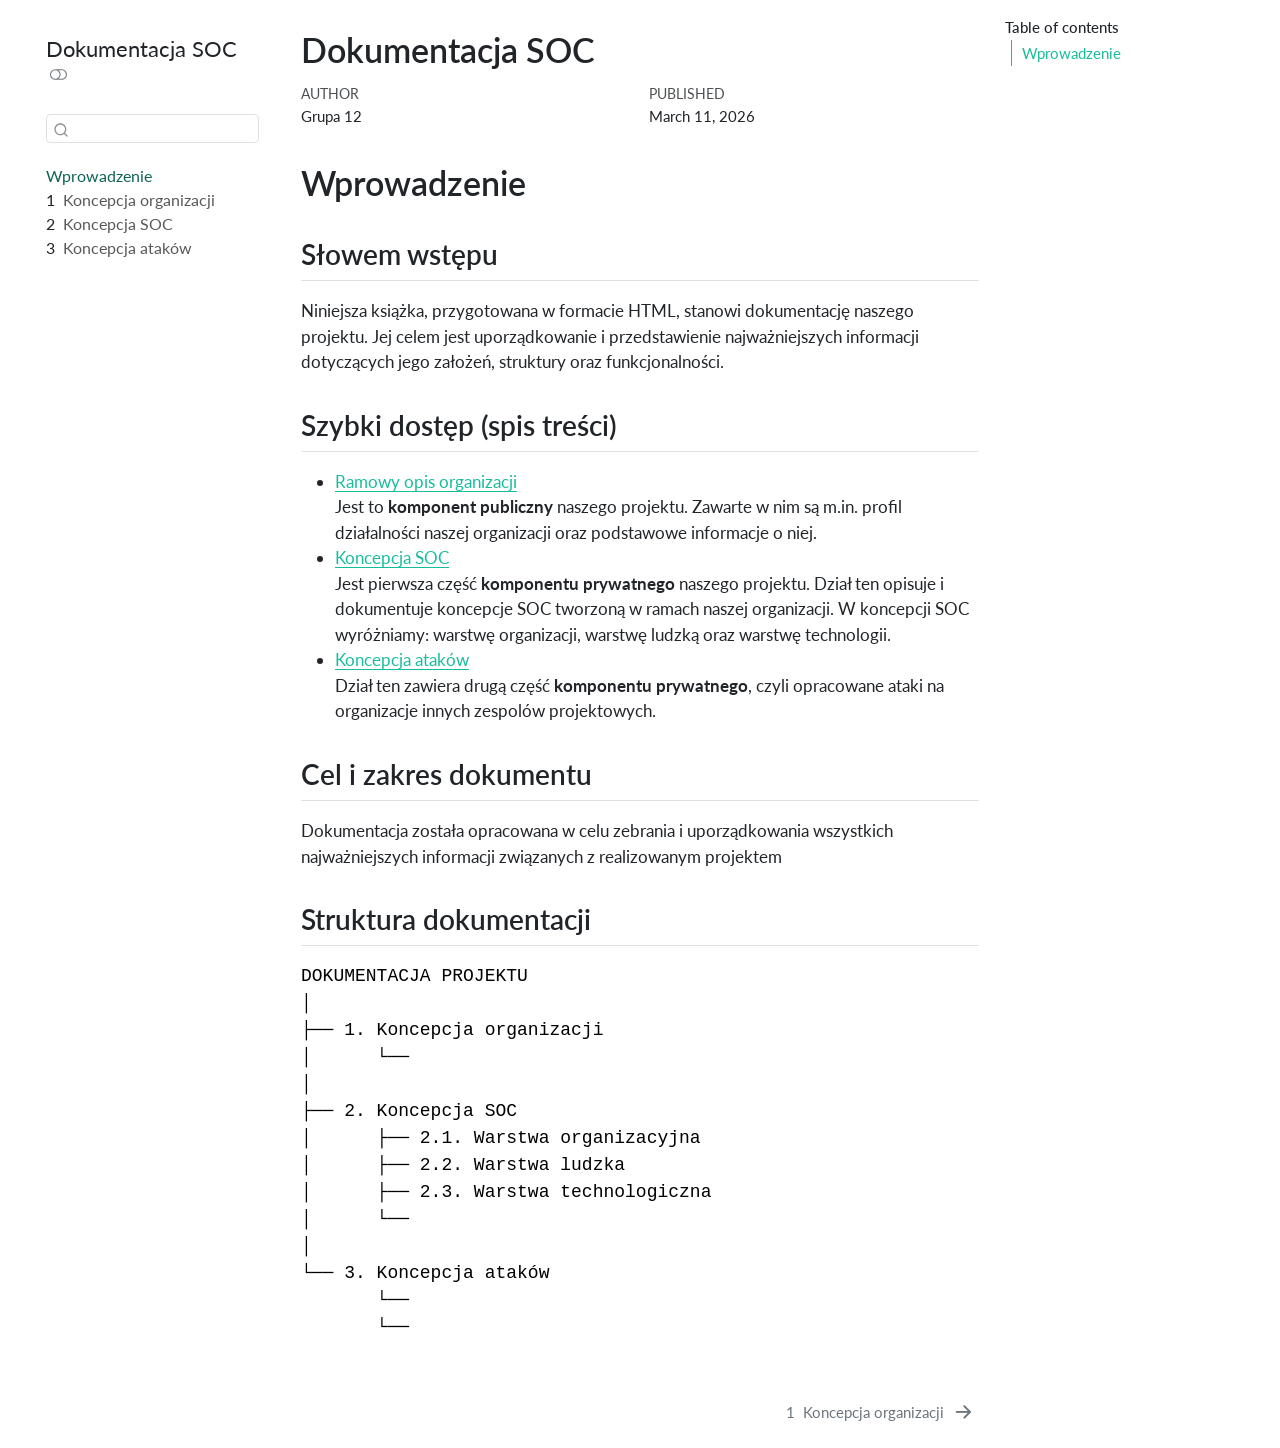
==== docs/index.html @ fb52c925 "Publish site to docs/" ====
<!DOCTYPE html>
<html xmlns="http://www.w3.org/1999/xhtml" lang="en" xml:lang="en"><head>

<meta charset="utf-8">
<meta name="generator" content="quarto-1.10.19">

<meta name="viewport" content="width=device-width, initial-scale=1.0, user-scalable=yes">

<meta name="author" content="Grupa 12">
<meta name="dcterms.date" content="2026-03-11">

<title>Dokumentacja SOC</title>
<style>
/* Default styles provided by pandoc.
** See https://pandoc.org/MANUAL.html#variables-for-html for config info.
*/
span.smallcaps{font-variant: small-caps;}
div.columns{display: flex; gap: 1.5em;}
div.column{flex: auto;}
@media screen {
div.columns{gap: min(4vw, 1.5em);}
div.column{overflow-x: auto;}
}
div.hanging-indent{margin-left: 1.5em; text-indent: -1.5em;}
ul.task-list{list-style: none;}
ul.task-list li input[type="checkbox"] {
  width: 0.8em;
  margin: 0 0.8em 0.2em -1em; /* quarto-specific, see https://github.com/quarto-dev/quarto-cli/issues/4556 */ 
  vertical-align: middle;
}
</style>


<script src="site_libs/quarto-nav/quarto-nav.js"></script>
<script src="site_libs/quarto-nav/headroom.min.js"></script>
<script src="site_libs/clipboard/clipboard.min.js"></script>
<script src="site_libs/quarto-search/autocomplete.umd.js"></script>
<script src="site_libs/quarto-search/fuse.min.js"></script>
<script src="site_libs/quarto-search/quarto-search.js"></script>
<meta name="quarto:offset" content="./">
<link href="./publiczny.html" rel="next">
<script src="site_libs/quarto-html/quarto.js" type="module"></script>
<script src="site_libs/quarto-html/tabsets/tabsets.js" type="module"></script>
<script src="site_libs/quarto-html/popper.min.js"></script>
<script src="site_libs/quarto-html/tippy.umd.min.js"></script>
<script src="site_libs/quarto-html/anchor.min.js"></script>
<link href="site_libs/quarto-html/tippy.css" rel="stylesheet">
<link href="site_libs/quarto-html/quarto-syntax-highlighting-bf27225e3a48a9273f3daa8f8e829971.css" rel="stylesheet" class="quarto-color-scheme" id="quarto-text-highlighting-styles">
<link href="site_libs/quarto-html/quarto-syntax-highlighting-dark-b626d73c4c936ccc3cb08be7d45d1df6.css" rel="stylesheet" class="quarto-color-scheme quarto-color-alternate" id="quarto-text-highlighting-styles">
<link href="site_libs/quarto-html/quarto-syntax-highlighting-bf27225e3a48a9273f3daa8f8e829971.css" rel="stylesheet" class="quarto-color-scheme-extra" id="quarto-text-highlighting-styles">
<script src="site_libs/bootstrap/bootstrap.min.js"></script>
<link href="site_libs/bootstrap/bootstrap-icons.css" rel="stylesheet">
<link href="site_libs/bootstrap/bootstrap-f07248834697d125d844cdaf4174b45d.min.css" rel="stylesheet" append-hash="true" class="quarto-color-scheme" id="quarto-bootstrap" data-mode="light">
<link href="site_libs/bootstrap/bootstrap-dark-a64f2b92d8b4b45ab5f5d9261e8b8c9d.min.css" rel="stylesheet" append-hash="true" class="quarto-color-scheme quarto-color-alternate" id="quarto-bootstrap" data-mode="dark">
<link href="site_libs/bootstrap/bootstrap-f07248834697d125d844cdaf4174b45d.min.css" rel="stylesheet" append-hash="true" class="quarto-color-scheme-extra" id="quarto-bootstrap" data-mode="light">
<script id="quarto-search-options" type="application/json">{
  "location": "sidebar",
  "copy-button": false,
  "collapse-after": 3,
  "panel-placement": "start",
  "type": "textbox",
  "limit": 50,
  "keyboard-shortcut": [
    "f",
    "/",
    "s"
  ],
  "show-item-context": false,
  "language": {
    "search-no-results-text": "No results",
    "search-matching-documents-text": "matching documents",
    "search-copy-link-title": "Copy link to search",
    "search-hide-matches-text": "Hide additional matches",
    "search-more-match-text": "more match in this document",
    "search-more-matches-text": "more matches in this document",
    "search-clear-button-title": "Clear",
    "search-text-placeholder": "",
    "search-detached-cancel-button-title": "Cancel",
    "search-submit-button-title": "Submit",
    "search-label": "Search"
  }
}</script>


</head>

<body class="nav-sidebar floating quarto-light"><script id="quarto-html-before-body" type="application/javascript">
    const toggleBodyColorMode = (bsSheetEl) => {
      const mode = bsSheetEl.getAttribute("data-mode");
      const bodyEl = window.document.querySelector("body");
      if (mode === "dark") {
        bodyEl.classList.add("quarto-dark");
        bodyEl.classList.remove("quarto-light");
      } else {
        bodyEl.classList.add("quarto-light");
        bodyEl.classList.remove("quarto-dark");
      }
    }
    const toggleBodyColorPrimary = () => {
      const bsSheetEl = window.document.querySelector("link#quarto-bootstrap:not([rel=disabled-stylesheet])");
      if (bsSheetEl) {
        toggleBodyColorMode(bsSheetEl);
      }
    }
    const setColorSchemeToggle = (alternate) => {
      const toggles = window.document.querySelectorAll('.quarto-color-scheme-toggle');
      for (let i=0; i < toggles.length; i++) {
        const toggle = toggles[i];
        if (toggle) {
          if (alternate) {
            toggle.classList.add("alternate");
          } else {
            toggle.classList.remove("alternate");
          }
        }
      }
    };
    const toggleColorMode = (alternate) => {
      // Switch the stylesheets
      const primaryStylesheets = window.document.querySelectorAll('link.quarto-color-scheme:not(.quarto-color-alternate)');
      const alternateStylesheets = window.document.querySelectorAll('link.quarto-color-scheme.quarto-color-alternate');
      manageTransitions('#quarto-margin-sidebar .nav-link', false);
      if (alternate) {
        // note: dark is layered on light, we don't disable primary!
        enableStylesheet(alternateStylesheets);
        for (const sheetNode of alternateStylesheets) {
          if (sheetNode.id === "quarto-bootstrap") {
            toggleBodyColorMode(sheetNode);
          }
        }
      } else {
        disableStylesheet(alternateStylesheets);
        enableStylesheet(primaryStylesheets)
        toggleBodyColorPrimary();
      }
      manageTransitions('#quarto-margin-sidebar .nav-link', true);
      // Switch the toggles
      setColorSchemeToggle(alternate)
      // Hack to workaround the fact that safari doesn't
      // properly recolor the scrollbar when toggling (#1455)
      if (navigator.userAgent.indexOf('Safari') > 0 && navigator.userAgent.indexOf('Chrome') == -1) {
        manageTransitions("body", false);
        window.scrollTo(0, 1);
        setTimeout(() => {
          window.scrollTo(0, 0);
          manageTransitions("body", true);
        }, 40);
      }
    }
    const disableStylesheet = (stylesheets) => {
      for (let i=0; i < stylesheets.length; i++) {
        const stylesheet = stylesheets[i];
        stylesheet.rel = 'disabled-stylesheet';
      }
    }
    const enableStylesheet = (stylesheets) => {
      for (let i=0; i < stylesheets.length; i++) {
        const stylesheet = stylesheets[i];
        if(stylesheet.rel !== 'stylesheet') { // for Chrome, which will still FOUC without this check
          stylesheet.rel = 'stylesheet';
        }
      }
    }
    const manageTransitions = (selector, allowTransitions) => {
      const els = window.document.querySelectorAll(selector);
      for (let i=0; i < els.length; i++) {
        const el = els[i];
        if (allowTransitions) {
          el.classList.remove('notransition');
        } else {
          el.classList.add('notransition');
        }
      }
    }
    const isFileUrl = () => {
      return window.location.protocol === 'file:';
    }
    const hasAlternateSentinel = () => {
      let styleSentinel = getColorSchemeSentinel();
      if (styleSentinel !== null) {
        return styleSentinel === "alternate";
      } else {
        return false;
      }
    }
    const setStyleSentinel = (alternate) => {
      const value = alternate ? "alternate" : "default";
      if (!isFileUrl()) {
        window.localStorage.setItem("quarto-color-scheme", value);
      } else {
        localAlternateSentinel = value;
      }
    }
    const getColorSchemeSentinel = () => {
      if (!isFileUrl()) {
        const storageValue = window.localStorage.getItem("quarto-color-scheme");
        return storageValue != null ? storageValue : localAlternateSentinel;
      } else {
        return localAlternateSentinel;
      }
    }
    const toggleGiscusIfUsed = (isAlternate, darkModeDefault) => {
      const baseTheme = document.querySelector('#giscus-base-theme')?.value ?? 'light';
      const alternateTheme = document.querySelector('#giscus-alt-theme')?.value ?? 'dark';
      let newTheme = '';
      if(authorPrefersDark) {
        newTheme = isAlternate ? baseTheme : alternateTheme;
      } else {
        newTheme = isAlternate ? alternateTheme : baseTheme;
      }
      const changeGiscusTheme = () => {
        // From: https://github.com/giscus/giscus/issues/336
        const sendMessage = (message) => {
          const iframe = document.querySelector('iframe.giscus-frame');
          if (!iframe) return;
          iframe.contentWindow.postMessage({ giscus: message }, 'https://giscus.app');
        }
        sendMessage({
          setConfig: {
            theme: newTheme
          }
        });
      }
      const isGiscussLoaded = window.document.querySelector('iframe.giscus-frame') !== null;
      if (isGiscussLoaded) {
        changeGiscusTheme();
      }
    };
    const authorPrefersDark = false;
    const darkModeDefault = authorPrefersDark;
      document.querySelector('link#quarto-text-highlighting-styles.quarto-color-scheme-extra').rel = 'disabled-stylesheet';
      document.querySelector('link#quarto-bootstrap.quarto-color-scheme-extra').rel = 'disabled-stylesheet';
    let localAlternateSentinel = darkModeDefault ? 'alternate' : 'default';
    // Dark / light mode switch
    window.quartoToggleColorScheme = () => {
      // Read the current dark / light value
      let toAlternate = !hasAlternateSentinel();
      toggleColorMode(toAlternate);
      setStyleSentinel(toAlternate);
      toggleGiscusIfUsed(toAlternate, darkModeDefault);
      window.dispatchEvent(new Event('resize'));
    };
    // Switch to dark mode if need be
    if (hasAlternateSentinel()) {
      toggleColorMode(true);
    } else {
      toggleColorMode(false);
    }
  </script>

<div id="quarto-search-results"></div>
  <header id="quarto-header" class="headroom fixed-top">
  <nav class="quarto-secondary-nav">
    <div class="container-fluid d-flex">
      <button type="button" class="quarto-btn-toggle btn" data-bs-toggle="collapse" role="button" data-bs-target=".quarto-sidebar-collapse-item" aria-controls="quarto-sidebar" aria-expanded="false" aria-label="Toggle sidebar navigation" onclick="if (window.quartoToggleHeadroom) { window.quartoToggleHeadroom(); }">
        <i class="bi bi-layout-text-sidebar-reverse"></i>
      </button>
        <nav class="quarto-page-breadcrumbs" aria-label="breadcrumb"><ol class="breadcrumb"><li class="breadcrumb-item"><a href="./index.html">Wprowadzenie</a></li></ol></nav>
        <a class="flex-grow-1" role="navigation" data-bs-toggle="collapse" data-bs-target=".quarto-sidebar-collapse-item" aria-controls="quarto-sidebar" aria-expanded="false" aria-label="Toggle sidebar navigation" onclick="if (window.quartoToggleHeadroom) { window.quartoToggleHeadroom(); }">      
        </a>
      <button type="button" class="btn quarto-search-button" aria-label="Search" onclick="window.quartoOpenSearch();">
        <i class="bi bi-search"></i>
      </button>
    </div>
  </nav>
</header>
<!-- content -->
<div id="quarto-content" class="quarto-container page-columns page-rows-contents page-layout-article">
<!-- sidebar -->
  <nav id="quarto-sidebar" class="sidebar collapse collapse-horizontal quarto-sidebar-collapse-item sidebar-navigation floating overflow-auto">
    <div class="pt-lg-2 mt-2 text-left sidebar-header">
    <div class="sidebar-title mb-0 py-0">
      <a href="./">Dokumentacja SOC</a> 
        <div class="sidebar-tools-main">
  <a href="" class="quarto-color-scheme-toggle quarto-navigation-tool  px-1" onclick="window.quartoToggleColorScheme(); return false;" title="Toggle dark mode"><i class="bi"></i></a>
</div>
    </div>
      </div>
        <div class="mt-2 flex-shrink-0 align-items-center">
        <div class="sidebar-search">
        <div id="quarto-search" class="" title="Search"></div>
        </div>
        </div>
    <div class="sidebar-menu-container"> 
    <ul class="list-unstyled mt-1">
        <li class="sidebar-item">
  <div class="sidebar-item-container"> 
  <a href="./index.html" class="sidebar-item-text sidebar-link active">
 <span class="menu-text">Wprowadzenie</span></a>
  </div>
</li>
        <li class="sidebar-item">
  <div class="sidebar-item-container"> 
  <a href="./publiczny.html" class="sidebar-item-text sidebar-link">
 <span class="menu-text"><span class="chapter-number">1</span>&nbsp; <span class="chapter-title">Koncepcja organizacji</span></span></a>
  </div>
</li>
        <li class="sidebar-item">
  <div class="sidebar-item-container"> 
  <a href="./soc.html" class="sidebar-item-text sidebar-link">
 <span class="menu-text"><span class="chapter-number">2</span>&nbsp; <span class="chapter-title">Koncepcja SOC</span></span></a>
  </div>
</li>
        <li class="sidebar-item">
  <div class="sidebar-item-container"> 
  <a href="./atak.html" class="sidebar-item-text sidebar-link">
 <span class="menu-text"><span class="chapter-number">3</span>&nbsp; <span class="chapter-title">Koncepcja ataków</span></span></a>
  </div>
</li>
    </ul>
    </div>
</nav>
<div id="quarto-sidebar-glass" class="quarto-sidebar-collapse-item" data-bs-toggle="collapse" data-bs-target=".quarto-sidebar-collapse-item"></div>
<!-- margin-sidebar -->
    <div id="quarto-margin-sidebar" class="sidebar margin-sidebar">
        <nav id="TOC" role="doc-toc" class="toc-active">
    <h2 id="toc-title">Table of contents</h2>
   
  <ul>
  <li><a href="#wprowadzenie" id="toc-wprowadzenie" class="nav-link active" data-scroll-target="#wprowadzenie">Wprowadzenie</a>
  <ul class="collapse">
  <li><a href="#słowem-wstępu" id="toc-słowem-wstępu" class="nav-link" data-scroll-target="#słowem-wstępu">Słowem wstępu</a></li>
  <li><a href="#szybki-dostęp-spis-treści" id="toc-szybki-dostęp-spis-treści" class="nav-link" data-scroll-target="#szybki-dostęp-spis-treści">Szybki dostęp (spis treści)</a></li>
  <li><a href="#cel-i-zakres-dokumentu" id="toc-cel-i-zakres-dokumentu" class="nav-link" data-scroll-target="#cel-i-zakres-dokumentu">Cel i zakres dokumentu</a></li>
  <li><a href="#struktura-dokumentacji" id="toc-struktura-dokumentacji" class="nav-link" data-scroll-target="#struktura-dokumentacji">Struktura dokumentacji</a></li>
  </ul></li>
  </ul>
</nav>
    </div>
<!-- main -->
<main class="content" id="quarto-document-content">


<header id="title-block-header" class="quarto-title-block default">
<div class="quarto-title">
<h1 class="title">Dokumentacja SOC</h1>
</div>



<div class="quarto-title-meta">

    <div>
    <div class="quarto-title-meta-heading">Author</div>
    <div class="quarto-title-meta-contents">
             <p>Grupa 12 </p>
          </div>
  </div>
    
    <div>
    <div class="quarto-title-meta-heading">Published</div>
    <div class="quarto-title-meta-contents">
      <p class="date">March 11, 2026</p>
    </div>
  </div>
  
    
  </div>
  


</header>


<section id="wprowadzenie" class="level1 unnumbered">
<h1 class="unnumbered">Wprowadzenie</h1>
<section id="słowem-wstępu" class="level2">
<h2 class="anchored" data-anchor-id="słowem-wstępu">Słowem wstępu</h2>
<p>Niniejsza książka, przygotowana w formacie HTML, stanowi dokumentację naszego projektu. Jej celem jest uporządkowanie i przedstawienie najważniejszych informacji dotyczących jego założeń, struktury oraz funkcjonalności.</p>
</section>
<section id="szybki-dostęp-spis-treści" class="level2">
<h2 class="anchored" data-anchor-id="szybki-dostęp-spis-treści">Szybki dostęp (spis treści)</h2>
<ul>
<li><a href="./publiczny.html">Ramowy opis organizacji</a> <br> Jest to <strong>komponent publiczny</strong> naszego projektu. Zawarte w nim są m.in. profil działalności naszej organizacji oraz podstawowe informacje o niej.</li>
<li><a href="./soc.html">Koncepcja SOC</a><br> Jest pierwsza część <strong>komponentu prywatnego</strong> naszego projektu. Dział ten opisuje i dokumentuje koncepcje SOC tworzoną w ramach naszej organizacji. W koncepcji SOC wyróżniamy: warstwę organizacji, warstwę ludzką oraz warstwę technologii.</li>
<li><a href="./atak.html">Koncepcja ataków</a><br> Dział ten zawiera drugą część <strong>komponentu prywatnego</strong>, czyli opracowane ataki na organizacje innych zespolów projektowych.</li>
</ul>
</section>
<section id="cel-i-zakres-dokumentu" class="level2">
<h2 class="anchored" data-anchor-id="cel-i-zakres-dokumentu">Cel i zakres dokumentu</h2>
<p>Dokumentacja została opracowana w celu zebrania i uporządkowania wszystkich najważniejszych informacji związanych z realizowanym projektem</p>
</section>
<section id="struktura-dokumentacji" class="level2">
<h2 class="anchored" data-anchor-id="struktura-dokumentacji">Struktura dokumentacji</h2>
<pre style="font-size: 18px;">DOKUMENTACJA PROJEKTU 
│
├── 1. Koncepcja organizacji
│      └──
│
├── 2. Koncepcja SOC
│      ├── 2.1. Warstwa organizacyjna
│      ├── 2.2. Warstwa ludzka
│      ├── 2.3. Warstwa technologiczna
│      └── 
│
└── 3. Koncepcja ataków
       └──
       └──
</pre>


</section>
</section>

</main> <!-- /main -->
<script id="quarto-html-after-body" type="application/javascript">
  window.document.addEventListener("DOMContentLoaded", function (event) {
    // Ensure there is a toggle, if there isn't float one in the top right
    if (window.document.querySelector('.quarto-color-scheme-toggle') === null) {
      const a = window.document.createElement('a');
      a.classList.add('top-right');
      a.classList.add('quarto-color-scheme-toggle');
      a.href = "";
      a.onclick = function() { try { window.quartoToggleColorScheme(); } catch {} return false; };
      const i = window.document.createElement("i");
      i.classList.add('bi');
      a.appendChild(i);
      window.document.body.appendChild(a);
    }
    setColorSchemeToggle(hasAlternateSentinel())
    const icon = "";
    const anchorJS = new window.AnchorJS();
    anchorJS.options = {
      placement: 'right',
      icon: icon
    };
    anchorJS.add('.anchored');
    const isCodeAnnotation = (el) => {
      for (const clz of el.classList) {
        if (clz.startsWith('code-annotation-')) {                     
          return true;
        }
      }
      return false;
    }
    const onCopySuccess = function(e) {
      // button target
      const button = e.trigger;
      // don't keep focus
      button.blur();
      // flash "checked"
      button.classList.add('code-copy-button-checked');
      var currentTitle = button.getAttribute("title");
      button.setAttribute("title", "Copied!");
      let tooltip;
      if (window.bootstrap) {
        button.setAttribute("data-bs-toggle", "tooltip");
        button.setAttribute("data-bs-placement", "left");
        button.setAttribute("data-bs-title", "Copied!");
        tooltip = new bootstrap.Tooltip(button, 
          { trigger: "manual", 
            customClass: "code-copy-button-tooltip",
            offset: [0, -8]});
        tooltip.show();    
      }
      setTimeout(function() {
        if (tooltip) {
          tooltip.hide();
          button.removeAttribute("data-bs-title");
          button.removeAttribute("data-bs-toggle");
          button.removeAttribute("data-bs-placement");
        }
        button.setAttribute("title", currentTitle);
        button.classList.remove('code-copy-button-checked');
      }, 1000);
      // clear code selection
      e.clearSelection();
    }
    const getTextToCopy = function(trigger) {
      const outerScaffold = trigger.parentElement.cloneNode(true);
      const codeEl = outerScaffold.querySelector('code');
      for (const childEl of codeEl.children) {
        if (isCodeAnnotation(childEl)) {
          childEl.remove();
        }
      }
      return codeEl.innerText;
    }
    const clipboard = new window.ClipboardJS('.code-copy-button:not([data-in-quarto-modal])', {
      text: getTextToCopy
    });
    clipboard.on('success', onCopySuccess);
    if (window.document.getElementById('quarto-embedded-source-code-modal')) {
      const clipboardModal = new window.ClipboardJS('.code-copy-button[data-in-quarto-modal]', {
        text: getTextToCopy,
        container: window.document.getElementById('quarto-embedded-source-code-modal')
      });
      clipboardModal.on('success', onCopySuccess);
    }
      var localhostRegex = new RegExp(/^(?:http|https):\/\/localhost\:?[0-9]*\//);
      var mailtoRegex = new RegExp(/^mailto:/);
        var filterRegex = new RegExp('/' + window.location.host + '/');
      var isInternal = (href) => {
          return filterRegex.test(href) || localhostRegex.test(href) || mailtoRegex.test(href);
      }
      // Inspect non-navigation links and adorn them if external
     var links = window.document.querySelectorAll('a[href]:not(.nav-link):not(.navbar-brand):not(.toc-action):not(.sidebar-link):not(.sidebar-item-toggle):not(.pagination-link):not(.no-external):not([aria-hidden]):not(.dropdown-item):not(.quarto-navigation-tool):not(.about-link)');
      for (var i=0; i<links.length; i++) {
        const link = links[i];
        if (!isInternal(link.href)) {
          // undo the damage that might have been done by quarto-nav.js in the case of
          // links that we want to consider external
          if (link.dataset.originalHref !== undefined) {
            link.href = link.dataset.originalHref;
          }
        }
      }
    function tippyHover(el, contentFn, onTriggerFn, onUntriggerFn) {
      const config = {
        allowHTML: true,
        maxWidth: 500,
        delay: 100,
        arrow: false,
        appendTo: function(el) {
            return el.parentElement;
        },
        interactive: true,
        interactiveBorder: 10,
        theme: 'quarto',
        placement: 'bottom-start',
      };
      if (contentFn) {
        config.content = contentFn;
      }
      if (onTriggerFn) {
        config.onTrigger = onTriggerFn;
      }
      if (onUntriggerFn) {
        config.onUntrigger = onUntriggerFn;
      }
      window.tippy(el, config); 
    }
    const noterefs = window.document.querySelectorAll('a[role="doc-noteref"]');
    for (var i=0; i<noterefs.length; i++) {
      const ref = noterefs[i];
      tippyHover(ref, function() {
        // use id or data attribute instead here
        let href = ref.getAttribute('data-footnote-href') || ref.getAttribute('href');
        try { href = new URL(href).hash; } catch {}
        const id = href.replace(/^#\/?/, "");
        const note = window.document.getElementById(id);
        if (note) {
          return note.innerHTML;
        } else {
          return "";
        }
      });
    }
    const xrefs = window.document.querySelectorAll('a.quarto-xref');
    const processXRef = (id, note) => {
      // Strip column container classes
      const stripColumnClz = (el) => {
        el.classList.remove("page-full", "page-columns");
        if (el.children) {
          for (const child of el.children) {
            stripColumnClz(child);
          }
        }
      }
      stripColumnClz(note)
      if (id === null || id.startsWith('sec-')) {
        // Special case sections, only their first couple elements
        const container = document.createElement("div");
        if (note.children && note.children.length > 2) {
          container.appendChild(note.children[0].cloneNode(true));
          for (let i = 1; i < note.children.length; i++) {
            const child = note.children[i];
            if (child.tagName === "P" && child.innerText === "") {
              continue;
            } else {
              container.appendChild(child.cloneNode(true));
              break;
            }
          }
          if (window.Quarto?.typesetMath) {
            window.Quarto.typesetMath(container);
          }
          return container.innerHTML
        } else {
          if (window.Quarto?.typesetMath) {
            window.Quarto.typesetMath(note);
          }
          return note.innerHTML;
        }
      } else {
        // Remove any anchor links if they are present
        const anchorLink = note.querySelector('a.anchorjs-link');
        if (anchorLink) {
          anchorLink.remove();
        }
        if (window.Quarto?.typesetMath) {
          window.Quarto.typesetMath(note);
        }
        if (note.classList.contains("callout")) {
          return note.outerHTML;
        } else {
          return note.innerHTML;
        }
      }
    }
    for (var i=0; i<xrefs.length; i++) {
      const xref = xrefs[i];
      tippyHover(xref, undefined, function(instance) {
        instance.disable();
        let url = xref.getAttribute('href');
        let hash = undefined; 
        if (url.startsWith('#')) {
          hash = url;
        } else {
          try { hash = new URL(url).hash; } catch {}
        }
        if (hash) {
          const id = hash.replace(/^#\/?/, "");
          const note = window.document.getElementById(id);
          if (note !== null) {
            try {
              const html = processXRef(id, note.cloneNode(true));
              instance.setContent(html);
            } finally {
              instance.enable();
              instance.show();
            }
          } else {
            // See if we can fetch this
            fetch(url.split('#')[0])
            .then(res => res.text())
            .then(html => {
              const parser = new DOMParser();
              const htmlDoc = parser.parseFromString(html, "text/html");
              const note = htmlDoc.getElementById(id);
              if (note !== null) {
                const html = processXRef(id, note);
                instance.setContent(html);
              } 
            }).finally(() => {
              instance.enable();
              instance.show();
            });
          }
        } else {
          // See if we can fetch a full url (with no hash to target)
          // This is a special case and we should probably do some content thinning / targeting
          fetch(url)
          .then(res => res.text())
          .then(html => {
            const parser = new DOMParser();
            const htmlDoc = parser.parseFromString(html, "text/html");
            const note = htmlDoc.querySelector('main.content');
            if (note !== null) {
              // This should only happen for chapter cross references
              // (since there is no id in the URL)
              // remove the first header
              if (note.children.length > 0 && note.children[0].tagName === "HEADER") {
                note.children[0].remove();
              }
              const html = processXRef(null, note);
              instance.setContent(html);
            } 
          }).finally(() => {
            instance.enable();
            instance.show();
          });
        }
      }, function(instance) {
      });
    }
        let selectedAnnoteEl;
        const selectorForAnnotation = ( cell, annotation) => {
          let cellAttr = 'data-code-cell="' + cell + '"';
          let lineAttr = 'data-code-annotation="' +  annotation + '"';
          const selector = 'span[' + cellAttr + '][' + lineAttr + ']';
          return selector;
        }
        const selectCodeLines = (annoteEl) => {
          const doc = window.document;
          const targetCell = annoteEl.getAttribute("data-target-cell");
          const targetAnnotation = annoteEl.getAttribute("data-target-annotation");
          const annoteSpan = window.document.querySelector(selectorForAnnotation(targetCell, targetAnnotation));
          const lines = annoteSpan.getAttribute("data-code-lines").split(",");
          const lineIds = lines.map((line) => {
            return targetCell + "-" + line;
          })
          let top = null;
          let height = null;
          let parent = null;
          if (lineIds.length > 0) {
              //compute the position of the single el (top and bottom and make a div)
              const el = window.document.getElementById(lineIds[0]);
              top = el.offsetTop;
              height = el.offsetHeight;
              parent = el.parentElement.parentElement;
            if (lineIds.length > 1) {
              const lastEl = window.document.getElementById(lineIds[lineIds.length - 1]);
              const bottom = lastEl.offsetTop + lastEl.offsetHeight;
              height = bottom - top;
            }
            if (top !== null && height !== null && parent !== null) {
              // cook up a div (if necessary) and position it 
              let div = window.document.getElementById("code-annotation-line-highlight");
              if (div === null) {
                div = window.document.createElement("div");
                div.setAttribute("id", "code-annotation-line-highlight");
                div.style.position = 'absolute';
                parent.appendChild(div);
              }
              div.style.top = top - 2 + "px";
              div.style.height = height + 4 + "px";
              div.style.left = 0;
              let gutterDiv = window.document.getElementById("code-annotation-line-highlight-gutter");
              if (gutterDiv === null) {
                gutterDiv = window.document.createElement("div");
                gutterDiv.setAttribute("id", "code-annotation-line-highlight-gutter");
                gutterDiv.style.position = 'absolute';
                const codeCell = window.document.getElementById(targetCell);
                const gutter = codeCell.querySelector('.code-annotation-gutter');
                gutter.appendChild(gutterDiv);
              }
              gutterDiv.style.top = top - 2 + "px";
              gutterDiv.style.height = height + 4 + "px";
            }
            selectedAnnoteEl = annoteEl;
          }
        };
        const unselectCodeLines = () => {
          const elementsIds = ["code-annotation-line-highlight", "code-annotation-line-highlight-gutter"];
          elementsIds.forEach((elId) => {
            const div = window.document.getElementById(elId);
            if (div) {
              div.remove();
            }
          });
          selectedAnnoteEl = undefined;
        };
          // Handle positioning of the toggle
      window.addEventListener(
        "resize",
        throttle(() => {
          elRect = undefined;
          if (selectedAnnoteEl) {
            selectCodeLines(selectedAnnoteEl);
          }
        }, 10)
      );
      function throttle(fn, ms) {
      let throttle = false;
      let timer;
        return (...args) => {
          if(!throttle) { // first call gets through
              fn.apply(this, args);
              throttle = true;
          } else { // all the others get throttled
              if(timer) clearTimeout(timer); // cancel #2
              timer = setTimeout(() => {
                fn.apply(this, args);
                timer = throttle = false;
              }, ms);
          }
        };
      }
        // Attach click handler to the DT
        const annoteDls = window.document.querySelectorAll('dt[data-target-cell]');
        for (const annoteDlNode of annoteDls) {
          annoteDlNode.addEventListener('click', (event) => {
            const clickedEl = event.target;
            if (clickedEl !== selectedAnnoteEl) {
              unselectCodeLines();
              const activeEl = window.document.querySelector('dt[data-target-cell].code-annotation-active');
              if (activeEl) {
                activeEl.classList.remove('code-annotation-active');
              }
              selectCodeLines(clickedEl);
              clickedEl.classList.add('code-annotation-active');
            } else {
              // Unselect the line
              unselectCodeLines();
              clickedEl.classList.remove('code-annotation-active');
            }
          });
        }
    const findCites = (el) => {
      const parentEl = el.parentElement;
      if (parentEl) {
        const cites = parentEl.dataset.cites;
        if (cites) {
          return {
            el,
            cites: cites.split(' ')
          };
        } else {
          return findCites(el.parentElement)
        }
      } else {
        return undefined;
      }
    };
    var bibliorefs = window.document.querySelectorAll('a[role="doc-biblioref"]');
    for (var i=0; i<bibliorefs.length; i++) {
      const ref = bibliorefs[i];
      const citeInfo = findCites(ref);
      if (citeInfo) {
        tippyHover(citeInfo.el, function() {
          var popup = window.document.createElement('div');
          citeInfo.cites.forEach(function(cite) {
            var citeDiv = window.document.createElement('div');
            citeDiv.classList.add('hanging-indent');
            citeDiv.classList.add('csl-entry');
            var biblioDiv = window.document.getElementById('ref-' + cite);
            if (biblioDiv) {
              citeDiv.innerHTML = biblioDiv.innerHTML;
            }
            popup.appendChild(citeDiv);
          });
          return popup.innerHTML;
        });
      }
    }
  });
  </script>
<nav class="page-navigation">
  <div class="nav-page nav-page-previous">
  </div>
  <div class="nav-page nav-page-next">
      <a href="./publiczny.html" class="pagination-link" aria-label="Koncepcja organizacji">
        <span class="nav-page-text"><span class="chapter-number">1</span>&nbsp; <span class="chapter-title">Koncepcja organizacji</span></span> <i class="bi bi-arrow-right-short"></i>
      </a>
  </div>
</nav>
</div> <!-- /content -->




</body></html>
---- docs/site_libs/quarto-html/tippy.css ----
.tippy-box[data-animation=fade][data-state=hidden]{opacity:0}[data-tippy-root]{max-width:calc(100vw - 10px)}.tippy-box{position:relative;background-color:#333;color:#fff;border-radius:4px;font-size:14px;line-height:1.4;white-space:normal;outline:0;transition-property:transform,visibility,opacity}.tippy-box[data-placement^=top]>.tippy-arrow{bottom:0}.tippy-box[data-placement^=top]>.tippy-arrow:before{bottom:-7px;left:0;border-width:8px 8px 0;border-top-color:initial;transform-origin:center top}.tippy-box[data-placement^=bottom]>.tippy-arrow{top:0}.tippy-box[data-placement^=bottom]>.tippy-arrow:before{top:-7px;left:0;border-width:0 8px 8px;border-bottom-color:initial;transform-origin:center bottom}.tippy-box[data-placement^=left]>.tippy-arrow{right:0}.tippy-box[data-placement^=left]>.tippy-arrow:before{border-width:8px 0 8px 8px;border-left-color:initial;right:-7px;transform-origin:center left}.tippy-box[data-placement^=right]>.tippy-arrow{left:0}.tippy-box[data-placement^=right]>.tippy-arrow:before{left:-7px;border-width:8px 8px 8px 0;border-right-color:initial;transform-origin:center right}.tippy-box[data-inertia][data-state=visible]{transition-timing-function:cubic-bezier(.54,1.5,.38,1.11)}.tippy-arrow{width:16px;height:16px;color:#333}.tippy-arrow:before{content:"";position:absolute;border-color:transparent;border-style:solid}.tippy-content{position:relative;padding:5px 9px;z-index:1}
---- docs/site_libs/quarto-html/quarto-syntax-highlighting-bf27225e3a48a9273f3daa8f8e829971.css ----
/* quarto syntax highlight colors */
:root {
  --quarto-hl-ot-color: #003B4F;
  --quarto-hl-at-color: #657422;
  --quarto-hl-ss-color: #20794D;
  --quarto-hl-an-color: #5E5E5E;
  --quarto-hl-fu-color: #4758AB;
  --quarto-hl-st-color: #20794D;
  --quarto-hl-cf-color: #003B4F;
  --quarto-hl-op-color: #5E5E5E;
  --quarto-hl-er-color: #AD0000;
  --quarto-hl-bn-color: #AD0000;
  --quarto-hl-al-color: #AD0000;
  --quarto-hl-va-color: #111111;
  --quarto-hl-bu-color: inherit;
  --quarto-hl-ex-color: inherit;
  --quarto-hl-pp-color: #AD0000;
  --quarto-hl-in-color: #5E5E5E;
  --quarto-hl-vs-color: #20794D;
  --quarto-hl-wa-color: #5E5E5E;
  --quarto-hl-do-color: #5E5E5E;
  --quarto-hl-im-color: #00769E;
  --quarto-hl-ch-color: #20794D;
  --quarto-hl-dt-color: #AD0000;
  --quarto-hl-fl-color: #AD0000;
  --quarto-hl-co-color: #5E5E5E;
  --quarto-hl-cv-color: #5E5E5E;
  --quarto-hl-cn-color: #8f5902;
  --quarto-hl-sc-color: #5E5E5E;
  --quarto-hl-dv-color: #AD0000;
  --quarto-hl-kw-color: #003B4F;
}

/* other quarto variables */
:root {
  --quarto-font-monospace: SFMono-Regular, Menlo, Monaco, Consolas, "Liberation Mono", "Courier New", monospace;
}

/* syntax highlight based on Pandoc's rules */
pre > code.sourceCode > span {
  color: #003B4F;
}

code.sourceCode > span {
  color: #003B4F;
}

div.sourceCode,
div.sourceCode pre.sourceCode {
  color: #003B4F;
}

/* Normal */
code span {
  color: #003B4F;
}

/* Alert */
code span.al {
  color: #AD0000;
  font-style: inherit;
}

/* Annotation */
code span.an {
  color: #5E5E5E;
  font-style: inherit;
}

/* Attribute */
code span.at {
  color: #657422;
  font-style: inherit;
}

/* BaseN */
code span.bn {
  color: #AD0000;
  font-style: inherit;
}

/* BuiltIn */
code span.bu {
  font-style: inherit;
}

/* ControlFlow */
code span.cf {
  color: #003B4F;
  font-weight: bold;
  font-style: inherit;
}

/* Char */
code span.ch {
  color: #20794D;
  font-style: inherit;
}

/* Constant */
code span.cn {
  color: #8f5902;
  font-style: inherit;
}

/* Comment */
code span.co {
  color: #5E5E5E;
  font-style: inherit;
}

/* CommentVar */
code span.cv {
  color: #5E5E5E;
  font-style: italic;
}

/* Documentation */
code span.do {
  color: #5E5E5E;
  font-style: italic;
}

/* DataType */
code span.dt {
  color: #AD0000;
  font-style: inherit;
}

/* DecVal */
code span.dv {
  color: #AD0000;
  font-style: inherit;
}

/* Error */
code span.er {
  color: #AD0000;
  font-style: inherit;
}

/* Extension */
code span.ex {
  font-style: inherit;
}

/* Float */
code span.fl {
  color: #AD0000;
  font-style: inherit;
}

/* Function */
code span.fu {
  color: #4758AB;
  font-style: inherit;
}

/* Import */
code span.im {
  color: #00769E;
  font-style: inherit;
}

/* Information */
code span.in {
  color: #5E5E5E;
  font-style: inherit;
}

/* Keyword */
code span.kw {
  color: #003B4F;
  font-weight: bold;
  font-style: inherit;
}

/* Operator */
code span.op {
  color: #5E5E5E;
  font-style: inherit;
}

/* Other */
code span.ot {
  color: #003B4F;
  font-style: inherit;
}

/* Preprocessor */
code span.pp {
  color: #AD0000;
  font-style: inherit;
}

/* SpecialChar */
code span.sc {
  color: #5E5E5E;
  font-style: inherit;
}

/* SpecialString */
code span.ss {
  color: #20794D;
  font-style: inherit;
}

/* String */
code span.st {
  color: #20794D;
  font-style: inherit;
}

/* Variable */
code span.va {
  color: #111111;
  font-style: inherit;
}

/* VerbatimString */
code span.vs {
  color: #20794D;
  font-style: inherit;
}

/* Warning */
code span.wa {
  color: #5E5E5E;
  font-style: italic;
}

.prevent-inlining {
  content: "</";
}

/*# sourceMappingURL=8be38f48d34c45af72792cbd699585e7.css.map */
---- docs/site_libs/quarto-html/quarto-syntax-highlighting-dark-b626d73c4c936ccc3cb08be7d45d1df6.css ----
/* quarto syntax highlight colors */
:root {
  --quarto-hl-al-color: #f07178;
  --quarto-hl-an-color: #d4d0ab;
  --quarto-hl-at-color: #00e0e0;
  --quarto-hl-bn-color: #d4d0ab;
  --quarto-hl-bu-color: #abe338;
  --quarto-hl-ch-color: #abe338;
  --quarto-hl-co-color: #f8f8f2;
  --quarto-hl-cv-color: #ffd700;
  --quarto-hl-cn-color: #ffd700;
  --quarto-hl-cf-color: #ffa07a;
  --quarto-hl-dt-color: #ffa07a;
  --quarto-hl-dv-color: #d4d0ab;
  --quarto-hl-do-color: #f8f8f2;
  --quarto-hl-er-color: #f07178;
  --quarto-hl-ex-color: #00e0e0;
  --quarto-hl-fl-color: #d4d0ab;
  --quarto-hl-fu-color: #ffa07a;
  --quarto-hl-im-color: #abe338;
  --quarto-hl-in-color: #d4d0ab;
  --quarto-hl-kw-color: #ffa07a;
  --quarto-hl-op-color: #ffa07a;
  --quarto-hl-ot-color: #00e0e0;
  --quarto-hl-pp-color: #dcc6e0;
  --quarto-hl-re-color: #00e0e0;
  --quarto-hl-sc-color: #abe338;
  --quarto-hl-ss-color: #abe338;
  --quarto-hl-st-color: #abe338;
  --quarto-hl-va-color: #00e0e0;
  --quarto-hl-vs-color: #abe338;
  --quarto-hl-wa-color: #dcc6e0;
}

/* other quarto variables */
:root {
  --quarto-font-monospace: SFMono-Regular, Menlo, Monaco, Consolas, "Liberation Mono", "Courier New", monospace;
}

/* syntax highlight based on Pandoc's rules */
pre > code.sourceCode > span {
  color: #f8f8f2;
}

code.sourceCode > span {
  color: #f8f8f2;
}

div.sourceCode,
div.sourceCode pre.sourceCode {
  color: #f8f8f2;
}

/* Normal */
code span {
  color: #f8f8f2;
}

/* Alert */
code span.al {
  color: #f07178;
}

/* Annotation */
code span.an {
  color: #d4d0ab;
}

/* Attribute */
code span.at {
  color: #00e0e0;
}

/* BaseN */
code span.bn {
  color: #d4d0ab;
}

/* BuiltIn */
code span.bu {
  color: #abe338;
}

/* ControlFlow */
code span.cf {
  font-weight: bold;
  color: #ffa07a;
}

/* Char */
code span.ch {
  color: #abe338;
}

/* Constant */
code span.cn {
  color: #ffd700;
}

/* Comment */
code span.co {
  font-style: italic;
  color: #f8f8f2;
}

/* CommentVar */
code span.cv {
  color: #ffd700;
}

/* Documentation */
code span.do {
  color: #f8f8f2;
}

/* DataType */
code span.dt {
  color: #ffa07a;
}

/* DecVal */
code span.dv {
  color: #d4d0ab;
}

/* Error */
code span.er {
  color: #f07178;
  text-decoration: underline;
}

/* Extension */
code span.ex {
  font-weight: bold;
  color: #00e0e0;
}

/* Float */
code span.fl {
  color: #d4d0ab;
}

/* Function */
code span.fu {
  color: #ffa07a;
}

/* Import */
code span.im {
  color: #abe338;
}

/* Information */
code span.in {
  color: #d4d0ab;
}

/* Keyword */
code span.kw {
  font-weight: bold;
  color: #ffa07a;
}

/* Operator */
code span.op {
  color: #ffa07a;
}

/* Other */
code span.ot {
  color: #00e0e0;
}

/* Preprocessor */
code span.pp {
  color: #dcc6e0;
}

/* RegionMarker */
code span.re {
  background-color: #f8f8f2;
  color: #00e0e0;
}

/* SpecialChar */
code span.sc {
  color: #abe338;
}

/* SpecialString */
code span.ss {
  color: #abe338;
}

/* String */
code span.st {
  color: #abe338;
}

/* Variable */
code span.va {
  color: #00e0e0;
}

/* VerbatimString */
code span.vs {
  color: #abe338;
}

/* Warning */
code span.wa {
  color: #dcc6e0;
}

.prevent-inlining {
  content: "</";
}

/*# sourceMappingURL=a269c63e8167c3ae395728e86feb0848.css.map */
---- docs/site_libs/quarto-html/quarto-syntax-highlighting-bf27225e3a48a9273f3daa8f8e829971.css ----
/* quarto syntax highlight colors */
:root {
  --quarto-hl-ot-color: #003B4F;
  --quarto-hl-at-color: #657422;
  --quarto-hl-ss-color: #20794D;
  --quarto-hl-an-color: #5E5E5E;
  --quarto-hl-fu-color: #4758AB;
  --quarto-hl-st-color: #20794D;
  --quarto-hl-cf-color: #003B4F;
  --quarto-hl-op-color: #5E5E5E;
  --quarto-hl-er-color: #AD0000;
  --quarto-hl-bn-color: #AD0000;
  --quarto-hl-al-color: #AD0000;
  --quarto-hl-va-color: #111111;
  --quarto-hl-bu-color: inherit;
  --quarto-hl-ex-color: inherit;
  --quarto-hl-pp-color: #AD0000;
  --quarto-hl-in-color: #5E5E5E;
  --quarto-hl-vs-color: #20794D;
  --quarto-hl-wa-color: #5E5E5E;
  --quarto-hl-do-color: #5E5E5E;
  --quarto-hl-im-color: #00769E;
  --quarto-hl-ch-color: #20794D;
  --quarto-hl-dt-color: #AD0000;
  --quarto-hl-fl-color: #AD0000;
  --quarto-hl-co-color: #5E5E5E;
  --quarto-hl-cv-color: #5E5E5E;
  --quarto-hl-cn-color: #8f5902;
  --quarto-hl-sc-color: #5E5E5E;
  --quarto-hl-dv-color: #AD0000;
  --quarto-hl-kw-color: #003B4F;
}

/* other quarto variables */
:root {
  --quarto-font-monospace: SFMono-Regular, Menlo, Monaco, Consolas, "Liberation Mono", "Courier New", monospace;
}

/* syntax highlight based on Pandoc's rules */
pre > code.sourceCode > span {
  color: #003B4F;
}

code.sourceCode > span {
  color: #003B4F;
}

div.sourceCode,
div.sourceCode pre.sourceCode {
  color: #003B4F;
}

/* Normal */
code span {
  color: #003B4F;
}

/* Alert */
code span.al {
  color: #AD0000;
  font-style: inherit;
}

/* Annotation */
code span.an {
  color: #5E5E5E;
  font-style: inherit;
}

/* Attribute */
code span.at {
  color: #657422;
  font-style: inherit;
}

/* BaseN */
code span.bn {
  color: #AD0000;
  font-style: inherit;
}

/* BuiltIn */
code span.bu {
  font-style: inherit;
}

/* ControlFlow */
code span.cf {
  color: #003B4F;
  font-weight: bold;
  font-style: inherit;
}

/* Char */
code span.ch {
  color: #20794D;
  font-style: inherit;
}

/* Constant */
code span.cn {
  color: #8f5902;
  font-style: inherit;
}

/* Comment */
code span.co {
  color: #5E5E5E;
  font-style: inherit;
}

/* CommentVar */
code span.cv {
  color: #5E5E5E;
  font-style: italic;
}

/* Documentation */
code span.do {
  color: #5E5E5E;
  font-style: italic;
}

/* DataType */
code span.dt {
  color: #AD0000;
  font-style: inherit;
}

/* DecVal */
code span.dv {
  color: #AD0000;
  font-style: inherit;
}

/* Error */
code span.er {
  color: #AD0000;
  font-style: inherit;
}

/* Extension */
code span.ex {
  font-style: inherit;
}

/* Float */
code span.fl {
  color: #AD0000;
  font-style: inherit;
}

/* Function */
code span.fu {
  color: #4758AB;
  font-style: inherit;
}

/* Import */
code span.im {
  color: #00769E;
  font-style: inherit;
}

/* Information */
code span.in {
  color: #5E5E5E;
  font-style: inherit;
}

/* Keyword */
code span.kw {
  color: #003B4F;
  font-weight: bold;
  font-style: inherit;
}

/* Operator */
code span.op {
  color: #5E5E5E;
  font-style: inherit;
}

/* Other */
code span.ot {
  color: #003B4F;
  font-style: inherit;
}

/* Preprocessor */
code span.pp {
  color: #AD0000;
  font-style: inherit;
}

/* SpecialChar */
code span.sc {
  color: #5E5E5E;
  font-style: inherit;
}

/* SpecialString */
code span.ss {
  color: #20794D;
  font-style: inherit;
}

/* String */
code span.st {
  color: #20794D;
  font-style: inherit;
}

/* Variable */
code span.va {
  color: #111111;
  font-style: inherit;
}

/* VerbatimString */
code span.vs {
  color: #20794D;
  font-style: inherit;
}

/* Warning */
code span.wa {
  color: #5E5E5E;
  font-style: italic;
}

.prevent-inlining {
  content: "</";
}

/*# sourceMappingURL=8be38f48d34c45af72792cbd699585e7.css.map */
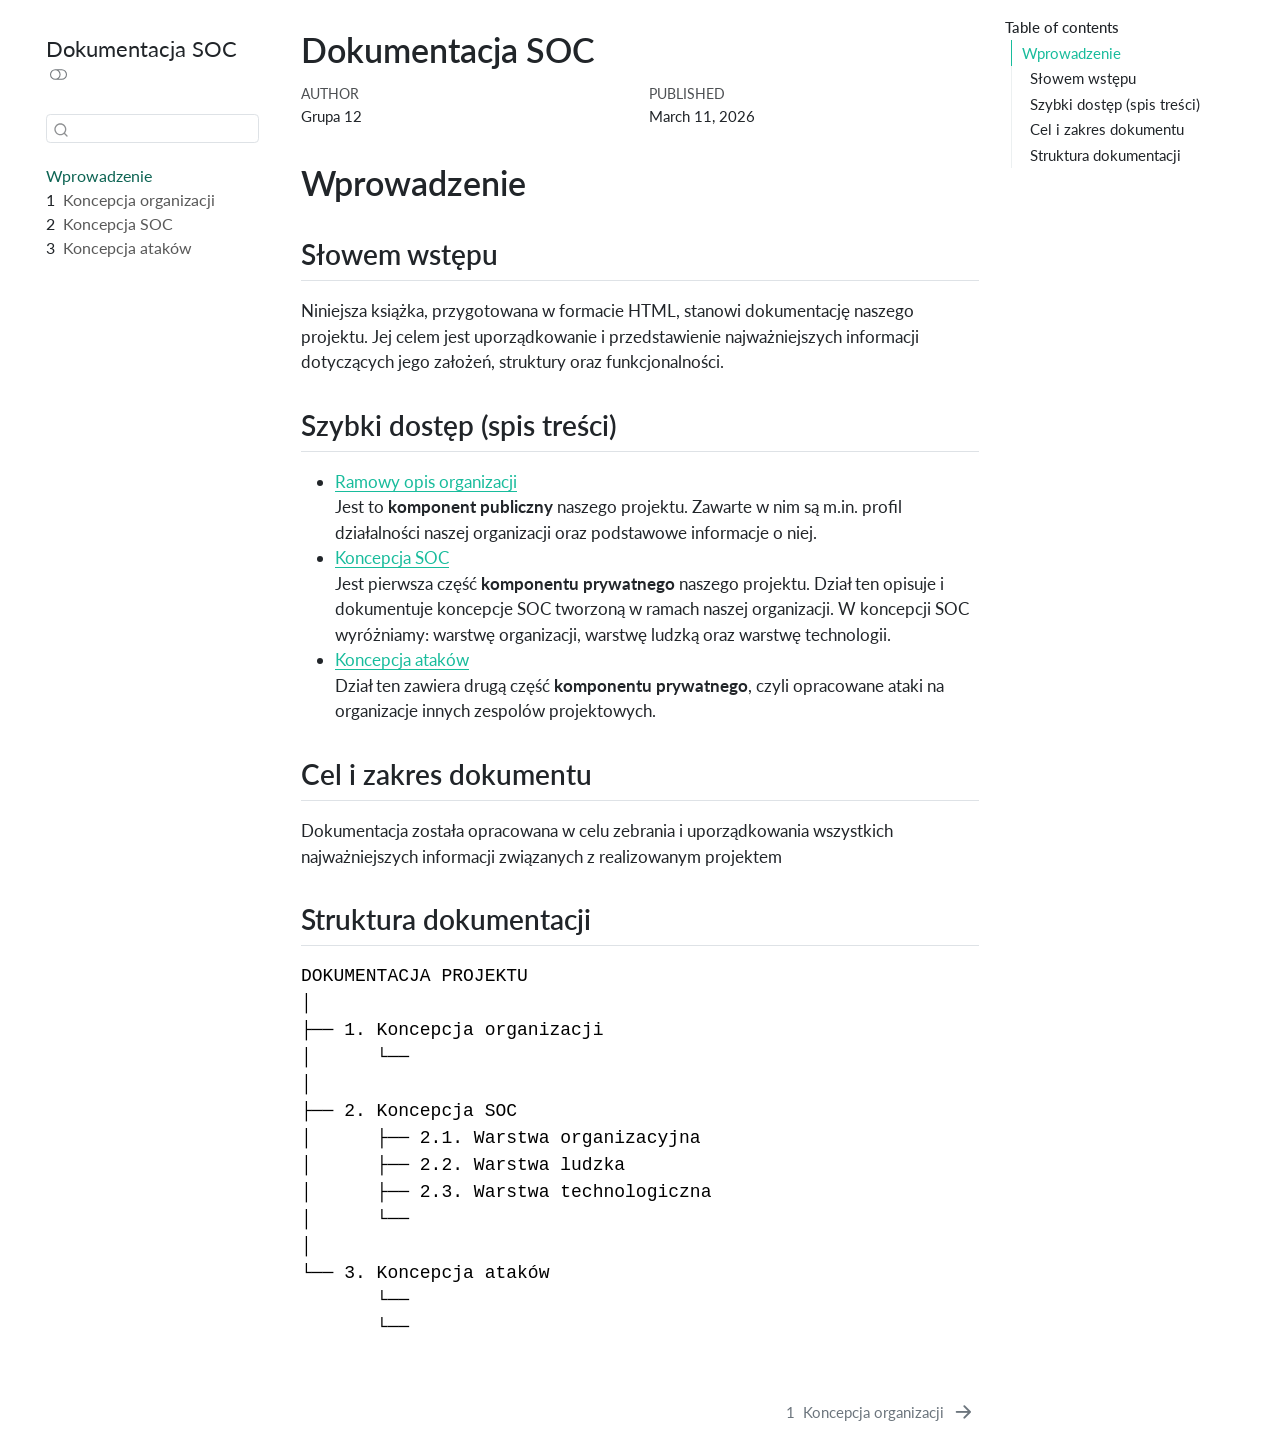
==== commit 1f4cfbe3: "Dodatek" ====
--- a/docs/index.html
+++ b/docs/index.html
@@ -2,7 +2,7 @@
 <html xmlns="http://www.w3.org/1999/xhtml" lang="en" xml:lang="en"><head>
 
 <meta charset="utf-8">
-<meta name="generator" content="quarto-1.10.19">
+<meta name="generator" content="quarto-1.11.9">
 
 <meta name="viewport" content="width=device-width, initial-scale=1.0, user-scalable=yes">
 
@@ -41,18 +41,19 @@
 <link href="./publiczny.html" rel="next">
 <script src="site_libs/quarto-html/quarto.js" type="module"></script>
 <script src="site_libs/quarto-html/tabsets/tabsets.js" type="module"></script>
+<script src="site_libs/quarto-html/scrollable-regions/scrollable-regions.js" type="module"></script>
 <script src="site_libs/quarto-html/popper.min.js"></script>
 <script src="site_libs/quarto-html/tippy.umd.min.js"></script>
 <script src="site_libs/quarto-html/anchor.min.js"></script>
 <link href="site_libs/quarto-html/tippy.css" rel="stylesheet">
-<link href="site_libs/quarto-html/quarto-syntax-highlighting-bf27225e3a48a9273f3daa8f8e829971.css" rel="stylesheet" class="quarto-color-scheme" id="quarto-text-highlighting-styles">
-<link href="site_libs/quarto-html/quarto-syntax-highlighting-dark-b626d73c4c936ccc3cb08be7d45d1df6.css" rel="stylesheet" class="quarto-color-scheme quarto-color-alternate" id="quarto-text-highlighting-styles">
-<link href="site_libs/quarto-html/quarto-syntax-highlighting-bf27225e3a48a9273f3daa8f8e829971.css" rel="stylesheet" class="quarto-color-scheme-extra" id="quarto-text-highlighting-styles">
+<link href="site_libs/quarto-html/quarto-syntax-highlighting-63b5708e65d6cd79cd7618c58d0c21e7.css" rel="stylesheet" class="quarto-color-scheme" id="quarto-text-highlighting-styles">
+<link href="site_libs/quarto-html/quarto-syntax-highlighting-dark-447e42e69aaa9833c0ba1b986f430b20.css" rel="stylesheet" class="quarto-color-scheme quarto-color-alternate" id="quarto-text-highlighting-styles">
+<link href="site_libs/quarto-html/quarto-syntax-highlighting-63b5708e65d6cd79cd7618c58d0c21e7.css" rel="stylesheet" class="quarto-color-scheme-extra" id="quarto-text-highlighting-styles">
 <script src="site_libs/bootstrap/bootstrap.min.js"></script>
 <link href="site_libs/bootstrap/bootstrap-icons.css" rel="stylesheet">
-<link href="site_libs/bootstrap/bootstrap-f07248834697d125d844cdaf4174b45d.min.css" rel="stylesheet" append-hash="true" class="quarto-color-scheme" id="quarto-bootstrap" data-mode="light">
-<link href="site_libs/bootstrap/bootstrap-dark-a64f2b92d8b4b45ab5f5d9261e8b8c9d.min.css" rel="stylesheet" append-hash="true" class="quarto-color-scheme quarto-color-alternate" id="quarto-bootstrap" data-mode="dark">
-<link href="site_libs/bootstrap/bootstrap-f07248834697d125d844cdaf4174b45d.min.css" rel="stylesheet" append-hash="true" class="quarto-color-scheme-extra" id="quarto-bootstrap" data-mode="light">
+<link href="site_libs/bootstrap/bootstrap-2ceeb721246cfef7b225c4d2d7cd7b65.min.css" rel="stylesheet" append-hash="true" class="quarto-color-scheme" id="quarto-bootstrap" data-mode="light">
+<link href="site_libs/bootstrap/bootstrap-dark-fefff8e186b1516f209931e3da63af10.min.css" rel="stylesheet" append-hash="true" class="quarto-color-scheme quarto-color-alternate" id="quarto-bootstrap" data-mode="dark">
+<link href="site_libs/bootstrap/bootstrap-2ceeb721246cfef7b225c4d2d7cd7b65.min.css" rel="stylesheet" append-hash="true" class="quarto-color-scheme-extra" id="quarto-bootstrap" data-mode="light">
 <script id="quarto-search-options" type="application/json">{
   "location": "sidebar",
   "copy-button": false,
@@ -84,7 +85,7 @@
 
 </head>
 
-<body class="nav-sidebar floating quarto-light"><script id="quarto-html-before-body" type="application/javascript">
+<body class="nav-sidebar floating quarto-light"><a id="quarto-skip-link" class="visually-hidden-focusable" href="#quarto-document-content">Skip to main content</a><script id="quarto-html-before-body" type="application/javascript">
     const toggleBodyColorMode = (bsSheetEl) => {
       const mode = bsSheetEl.getAttribute("data-mode");
       const bodyEl = window.document.querySelector("body");
@@ -107,6 +108,7 @@
       for (let i=0; i < toggles.length; i++) {
         const toggle = toggles[i];
         if (toggle) {
+          toggle.setAttribute("aria-checked", alternate ? "true" : "false");
           if (alternate) {
             toggle.classList.add("alternate");
           } else {
@@ -136,13 +138,19 @@
       manageTransitions('#quarto-margin-sidebar .nav-link', true);
       // Switch the toggles
       setColorSchemeToggle(alternate)
-      // Hack to workaround the fact that safari doesn't
-      // properly recolor the scrollbar when toggling (#1455)
+    }
+    // Hack to workaround the fact that safari doesn't
+    // properly recolor the scrollbar when toggling (#1455).
+    // Not run on load: stylesheets are set before first paint there, and
+    // scrolling would undo the scroll to a URL fragment (#14973).
+    // The one pixel nudge keeps the reader where they were.
+    const refreshSafariScrollbar = () => {
       if (navigator.userAgent.indexOf('Safari') > 0 && navigator.userAgent.indexOf('Chrome') == -1) {
         manageTransitions("body", false);
-        window.scrollTo(0, 1);
+        const scrollY = window.scrollY;
+        window.scrollTo(0, scrollY > 0 ? scrollY - 1 : 1);
         setTimeout(() => {
-          window.scrollTo(0, 0);
+          window.scrollTo(0, scrollY);
           manageTransitions("body", true);
         }, 40);
       }
@@ -236,6 +244,7 @@
       // Read the current dark / light value
       let toAlternate = !hasAlternateSentinel();
       toggleColorMode(toAlternate);
+      refreshSafariScrollbar();
       setStyleSentinel(toAlternate);
       toggleGiscusIfUsed(toAlternate, darkModeDefault);
       window.dispatchEvent(new Event('resize'));
@@ -250,13 +259,13 @@
 
 <div id="quarto-search-results"></div>
   <header id="quarto-header" class="headroom fixed-top">
-  <nav class="quarto-secondary-nav">
+  <nav class="quarto-secondary-nav" aria-label="Toolbar">
     <div class="container-fluid d-flex">
       <button type="button" class="quarto-btn-toggle btn" data-bs-toggle="collapse" role="button" data-bs-target=".quarto-sidebar-collapse-item" aria-controls="quarto-sidebar" aria-expanded="false" aria-label="Toggle sidebar navigation" onclick="if (window.quartoToggleHeadroom) { window.quartoToggleHeadroom(); }">
         <i class="bi bi-layout-text-sidebar-reverse"></i>
       </button>
-        <nav class="quarto-page-breadcrumbs" aria-label="breadcrumb"><ol class="breadcrumb"><li class="breadcrumb-item"><a href="./index.html">Wprowadzenie</a></li></ol></nav>
-        <a class="flex-grow-1" role="navigation" data-bs-toggle="collapse" data-bs-target=".quarto-sidebar-collapse-item" aria-controls="quarto-sidebar" aria-expanded="false" aria-label="Toggle sidebar navigation" onclick="if (window.quartoToggleHeadroom) { window.quartoToggleHeadroom(); }">      
+        <nav class="quarto-page-breadcrumbs" aria-label="Breadcrumbs"><ol class="breadcrumb"><li class="breadcrumb-item"><a href="./index.html">Wprowadzenie</a></li></ol></nav>
+        <a class="flex-grow-1" data-bs-toggle="collapse" data-bs-target=".quarto-sidebar-collapse-item" onclick="if (window.quartoToggleHeadroom) { window.quartoToggleHeadroom(); }">      
         </a>
       <button type="button" class="btn quarto-search-button" aria-label="Search" onclick="window.quartoOpenSearch();">
         <i class="bi bi-search"></i>
@@ -267,12 +276,12 @@
 <!-- content -->
 <div id="quarto-content" class="quarto-container page-columns page-rows-contents page-layout-article">
 <!-- sidebar -->
-  <nav id="quarto-sidebar" class="sidebar collapse collapse-horizontal quarto-sidebar-collapse-item sidebar-navigation floating overflow-auto">
+  <nav id="quarto-sidebar" class="sidebar collapse collapse-horizontal quarto-sidebar-collapse-item sidebar-navigation floating overflow-auto" aria-label="Site">
     <div class="pt-lg-2 mt-2 text-left sidebar-header">
     <div class="sidebar-title mb-0 py-0">
       <a href="./">Dokumentacja SOC</a> 
         <div class="sidebar-tools-main">
-  <a href="" class="quarto-color-scheme-toggle quarto-navigation-tool  px-1" onclick="window.quartoToggleColorScheme(); return false;" title="Toggle dark mode"><i class="bi"></i></a>
+  <button type="button" role="switch" aria-checked="false" class="quarto-color-scheme-toggle quarto-navigation-tool  px-1" onclick="window.quartoToggleColorScheme(); return false;" title="Toggle dark mode" aria-label="Toggle dark mode"><i class="bi"></i></button>
 </div>
     </div>
       </div>
@@ -313,7 +322,7 @@
 <div id="quarto-sidebar-glass" class="quarto-sidebar-collapse-item" data-bs-toggle="collapse" data-bs-target=".quarto-sidebar-collapse-item"></div>
 <!-- margin-sidebar -->
     <div id="quarto-margin-sidebar" class="sidebar margin-sidebar">
-        <nav id="TOC" role="doc-toc" class="toc-active">
+        <nav id="TOC" role="doc-toc" aria-labelledby="toc-title" class="toc-active">
     <h2 id="toc-title">Table of contents</h2>
    
   <ul>
@@ -328,7 +337,7 @@
 </nav>
     </div>
 <!-- main -->
-<main class="content" id="quarto-document-content">
+<main class="content" id="quarto-document-content" tabindex="-1">
 
 
 <header id="title-block-header" class="quarto-title-block default">
@@ -407,15 +416,50 @@
   window.document.addEventListener("DOMContentLoaded", function (event) {
     // Ensure there is a toggle, if there isn't float one in the top right
     if (window.document.querySelector('.quarto-color-scheme-toggle') === null) {
-      const a = window.document.createElement('a');
-      a.classList.add('top-right');
-      a.classList.add('quarto-color-scheme-toggle');
-      a.href = "";
-      a.onclick = function() { try { window.quartoToggleColorScheme(); } catch {} return false; };
+      const toggle = window.document.createElement('button');
+      toggle.type = "button";
+      toggle.setAttribute("role", "switch");
+      toggle.setAttribute("aria-checked", "false");
+      toggle.classList.add('top-right');
+      toggle.classList.add('quarto-color-scheme-toggle');
+      toggle.setAttribute("aria-label", "Toggle dark mode");
+      toggle.onclick = function() { try { window.quartoToggleColorScheme(); } catch {} return false; };
       const i = window.document.createElement("i");
       i.classList.add('bi');
-      a.appendChild(i);
-      window.document.body.appendChild(a);
+      toggle.appendChild(i);
+      // Put the toggle in a landmark of its own, so that landmark navigation
+      // can reach it.
+      //
+      // The container is always a fresh direct child of body, and the toggle is
+      // never moved into page furniture that the theme or the author controls.
+      // The toggle is positioned against the page, so any ancestor that
+      // establishes a containing block captures it: a positioned element or a
+      // grid for position: absolute, and transform, filter, will-change or
+      // contain for position: fixed. A direct child of body has none of these
+      // to inherit, and the shift when one appears is silent and visual.
+      //
+      // ARIA says a document should have at most one banner, and axe reports a
+      // duplicate whether or not the banners carry distinct labels. So use a
+      // header when the page has no banner yet, and a named region otherwise.
+      //
+      // A header is a banner wherever it sits, unless it is inside sectioning
+      // content, so this cannot just look at the children of body: a custom
+      // page layout wraps the title block header in a plain div. An explicit
+      // role="banner" always counts.
+      const sectioning = 'article, aside, main, nav, section, [role="article"], [role="complementary"], [role="main"], [role="navigation"], [role="region"]';
+      const hasBanner = Array.from(
+        window.document.querySelectorAll('header:not([role]), [role="banner"]')
+      ).some(function(el) {
+        return el.hasAttribute("role") || el.closest(sectioning) === null;
+      });
+      const container = window.document.createElement(hasBanner ? "div" : "header");
+      if (hasBanner) {
+        container.setAttribute("role", "region");
+        container.setAttribute("aria-label", "Toggle dark mode");
+      }
+      container.classList.add('quarto-color-scheme-toggle-container');
+      container.appendChild(toggle);
+      window.document.body.appendChild(container);
     }
     setColorSchemeToggle(hasAlternateSentinel())
     const icon = "";
@@ -494,7 +538,8 @@
           return filterRegex.test(href) || localhostRegex.test(href) || mailtoRegex.test(href);
       }
       // Inspect non-navigation links and adorn them if external
-     var links = window.document.querySelectorAll('a[href]:not(.nav-link):not(.navbar-brand):not(.toc-action):not(.sidebar-link):not(.sidebar-item-toggle):not(.pagination-link):not(.no-external):not([aria-hidden]):not(.dropdown-item):not(.quarto-navigation-tool):not(.about-link)');
+      window.quartoDecorateExternalLinks = function (root) {
+     var links = (root || window.document).querySelectorAll('a[href]:not(.nav-link):not(.navbar-brand):not(.toc-action):not(.sidebar-link):not(.sidebar-item-toggle):not(.pagination-link):not(.no-external):not([aria-hidden]):not(.dropdown-item):not(.quarto-navigation-tool):not(.about-link)');
       for (var i=0; i<links.length; i++) {
         const link = links[i];
         if (!isInternal(link.href)) {
@@ -503,8 +548,69 @@
           if (link.dataset.originalHref !== undefined) {
             link.href = link.dataset.originalHref;
           }
-        }
-      }
+          if (!link.classList.contains('no-external-icon')) {
+          }
+        }
+      }
+      };
+      window.quartoDecorateExternalLinks(window.document);
+    // Esc closes the popup (WCAG 1.4.13) and focus leaving both trigger and
+    // popup closes it (WCAG 2.4.11); tippy handles neither for interactive popups.
+    const hideOnEscAndFocusOut = {
+      name: 'hideOnEscAndFocusOut',
+      defaultValue: true,
+      fn(instance) {
+        const dismiss = () => {
+          // A show scheduled by the trigger delay would otherwise reopen it
+          instance.clearDelayTimeouts();
+          instance.hide();
+        };
+        const onKeyDown = (event) => {
+          if (event.key !== 'Escape') {
+            return;
+          }
+          // Keep Esc from also reaching page handlers (e.g. reveal.js overview),
+          // except an open reveal.js slide menu, which Esc should close too.
+          // The menu handles keys only when its keyboard option is on.
+          const menuHandlesEsc = window.Reveal?.getPlugin?.('menu')?.isOpen() &&
+            window.Reveal.getConfig().menu?.keyboard !== false;
+          if (!menuHandlesEsc) {
+            event.stopPropagation();
+          }
+          if (instance.popper.contains(window.document.activeElement)) {
+            // Disabled while refocusing so the focus trigger does not reopen it
+            instance.disable();
+            instance.reference.focus();
+            instance.enable();
+          }
+          dismiss();
+        };
+        const onFocusOut = (event) => {
+          const target = event.relatedTarget;
+          if (target && !instance.reference.contains(target) &&
+              !instance.popper.contains(target)) {
+            dismiss();
+          }
+        };
+        // On the trigger too: a click trigger (code-annotations: select) has no
+        // blur handling. Attached for the instance's lifetime so leaving the
+        // trigger also cancels a show still pending on the trigger delay.
+        instance.reference.addEventListener('focusout', onFocusOut);
+        return {
+          onShow() {
+            window.document.addEventListener('keydown', onKeyDown, true);
+            instance.popper.addEventListener('focusout', onFocusOut);
+          },
+          onHide() {
+            window.document.removeEventListener('keydown', onKeyDown, true);
+            instance.popper.removeEventListener('focusout', onFocusOut);
+          },
+          onDestroy() {
+            instance.reference.removeEventListener('focusout', onFocusOut);
+          },
+        };
+      },
+    };
     function tippyHover(el, contentFn, onTriggerFn, onUntriggerFn) {
       const config = {
         allowHTML: true,
@@ -518,6 +624,7 @@
         interactiveBorder: 10,
         theme: 'quarto',
         placement: 'bottom-start',
+        plugins: [hideOnEscAndFocusOut],
       };
       if (contentFn) {
         config.content = contentFn;
@@ -680,44 +787,54 @@
           const lineIds = lines.map((line) => {
             return targetCell + "-" + line;
           })
-          let top = null;
-          let height = null;
-          let parent = null;
+          // Each band is positioned against its own containing block, which is
+          // not the offsetParent of the lines, so place it from client rects.
+          const placeBand = (band, firstEl, lastEl, codeBlock) => {
+            const container = band.offsetParent;
+            if (container === null) {
+              return;
+            }
+            const containerRect = container.getBoundingClientRect();
+            // Reveal.js scales slides with a transform, so convert client
+            // pixels back to the CSS pixels of the container.
+            const scale = containerRect.height / container.offsetHeight || 1;
+            const firstRect = firstEl.getBoundingClientRect();
+            const lastRect = lastEl.getBoundingClientRect();
+            const top = (firstRect.top - containerRect.top) / scale - container.clientTop + container.scrollTop;
+            const height = (lastRect.bottom - firstRect.top) / scale;
+            band.style.top = top - 2 + "px";
+            band.style.height = height + 4 + "px";
+            if (codeBlock) {
+              // Without the copy button wrapper, the containing block is wider
+              // than the code block, so span the code block explicitly.
+              const blockRect = codeBlock.getBoundingClientRect();
+              band.style.left = (blockRect.left - containerRect.left) / scale - container.clientLeft + container.scrollLeft + "px";
+              band.style.width = blockRect.width / scale + "px";
+            }
+          };
           if (lineIds.length > 0) {
-              //compute the position of the single el (top and bottom and make a div)
-              const el = window.document.getElementById(lineIds[0]);
-              top = el.offsetTop;
-              height = el.offsetHeight;
-              parent = el.parentElement.parentElement;
-            if (lineIds.length > 1) {
-              const lastEl = window.document.getElementById(lineIds[lineIds.length - 1]);
-              const bottom = lastEl.offsetTop + lastEl.offsetHeight;
-              height = bottom - top;
+            const el = window.document.getElementById(lineIds[0]);
+            const lastEl = window.document.getElementById(lineIds[lineIds.length - 1]);
+            const parent = el.parentElement.parentElement;
+            // cook up a div (if necessary) and position it
+            let div = window.document.getElementById("code-annotation-line-highlight");
+            if (div === null) {
+              div = window.document.createElement("div");
+              div.setAttribute("id", "code-annotation-line-highlight");
+              div.style.position = 'absolute';
+              parent.appendChild(div);
             }
-            if (top !== null && height !== null && parent !== null) {
-              // cook up a div (if necessary) and position it 
-              let div = window.document.getElementById("code-annotation-line-highlight");
-              if (div === null) {
-                div = window.document.createElement("div");
-                div.setAttribute("id", "code-annotation-line-highlight");
-                div.style.position = 'absolute';
-                parent.appendChild(div);
-              }
-              div.style.top = top - 2 + "px";
-              div.style.height = height + 4 + "px";
-              div.style.left = 0;
-              let gutterDiv = window.document.getElementById("code-annotation-line-highlight-gutter");
-              if (gutterDiv === null) {
-                gutterDiv = window.document.createElement("div");
-                gutterDiv.setAttribute("id", "code-annotation-line-highlight-gutter");
-                gutterDiv.style.position = 'absolute';
-                const codeCell = window.document.getElementById(targetCell);
-                const gutter = codeCell.querySelector('.code-annotation-gutter');
-                gutter.appendChild(gutterDiv);
-              }
-              gutterDiv.style.top = top - 2 + "px";
-              gutterDiv.style.height = height + 4 + "px";
+            placeBand(div, el, lastEl, parent.closest("div.sourceCode") || parent);
+            let gutterDiv = window.document.getElementById("code-annotation-line-highlight-gutter");
+            if (gutterDiv === null) {
+              gutterDiv = window.document.createElement("div");
+              gutterDiv.setAttribute("id", "code-annotation-line-highlight-gutter");
+              gutterDiv.style.position = 'absolute';
+              const codeCell = window.document.getElementById(targetCell);
+              const gutter = codeCell.querySelector('.code-annotation-gutter');
+              gutter.appendChild(gutterDiv);
             }
+            placeBand(gutterDiv, el, lastEl);
             selectedAnnoteEl = annoteEl;
           }
         };
@@ -816,7 +933,10 @@
     }
   });
   </script>
-<nav class="page-navigation">
+  <script type="application/javascript">
+  window.quartoScrollableRegionsLabels = {"code":"Scrollable code","output":"Scrollable output"};
+  </script>
+<nav class="page-navigation" aria-label="Page">
   <div class="nav-page nav-page-previous">
   </div>
   <div class="nav-page nav-page-next">
--- a/docs/site_libs/quarto-html/quarto-syntax-highlighting-63b5708e65d6cd79cd7618c58d0c21e7.css
+++ b/docs/site_libs/quarto-html/quarto-syntax-highlighting-63b5708e65d6cd79cd7618c58d0c21e7.css
@@ -0,0 +1,236 @@
+/* quarto syntax highlight colors */
+:root {
+  --quarto-hl-ot-color: #003B4F;
+  --quarto-hl-at-color: #657422;
+  --quarto-hl-ss-color: #20794D;
+  --quarto-hl-an-color: #5E5E5E;
+  --quarto-hl-fu-color: #4758AB;
+  --quarto-hl-st-color: #20794D;
+  --quarto-hl-cf-color: #003B4F;
+  --quarto-hl-op-color: #5E5E5E;
+  --quarto-hl-er-color: #AD0000;
+  --quarto-hl-bn-color: #AD0000;
+  --quarto-hl-al-color: #AD0000;
+  --quarto-hl-va-color: #111111;
+  --quarto-hl-bu-color: inherit;
+  --quarto-hl-ex-color: inherit;
+  --quarto-hl-pp-color: #AD0000;
+  --quarto-hl-in-color: #5E5E5E;
+  --quarto-hl-vs-color: #20794D;
+  --quarto-hl-wa-color: #5E5E5E;
+  --quarto-hl-do-color: #5E5E5E;
+  --quarto-hl-im-color: #00769E;
+  --quarto-hl-ch-color: #20794D;
+  --quarto-hl-dt-color: #AD0000;
+  --quarto-hl-fl-color: #AD0000;
+  --quarto-hl-co-color: #5E5E5E;
+  --quarto-hl-cv-color: #5E5E5E;
+  --quarto-hl-cn-color: #8f5902;
+  --quarto-hl-sc-color: #5E5E5E;
+  --quarto-hl-dv-color: #AD0000;
+  --quarto-hl-kw-color: #003B4F;
+}
+
+/* other quarto variables */
+:root {
+  --quarto-font-monospace: SFMono-Regular, Menlo, Monaco, Consolas, "Liberation Mono", "Courier New", monospace;
+}
+
+/* syntax highlight based on Pandoc's rules */
+pre > code.sourceCode > span {
+  color: #003B4F;
+}
+
+code.sourceCode > span {
+  color: #003B4F;
+}
+
+div.sourceCode,
+div.sourceCode pre.sourceCode {
+  color: #003B4F;
+}
+
+/* Normal */
+code span {
+  color: #003B4F;
+}
+
+/* Alert */
+code span.al {
+  color: #AD0000;
+  font-style: inherit;
+}
+
+/* Annotation */
+code span.an {
+  color: #5E5E5E;
+  font-style: inherit;
+}
+
+/* Attribute */
+code span.at {
+  color: #657422;
+  font-style: inherit;
+}
+
+/* BaseN */
+code span.bn {
+  color: #AD0000;
+  font-style: inherit;
+}
+
+/* BuiltIn */
+code span.bu {
+  font-style: inherit;
+}
+
+/* ControlFlow */
+code span.cf {
+  color: #003B4F;
+  font-weight: bold;
+  font-style: inherit;
+}
+
+/* Char */
+code span.ch {
+  color: #20794D;
+  font-style: inherit;
+}
+
+/* Constant */
+code span.cn {
+  color: #8f5902;
+  font-style: inherit;
+}
+
+/* Comment */
+code span.co {
+  color: #5E5E5E;
+  font-style: inherit;
+}
+
+/* CommentVar */
+code span.cv {
+  color: #5E5E5E;
+  font-style: italic;
+}
+
+/* Documentation */
+code span.do {
+  color: #5E5E5E;
+  font-style: italic;
+}
+
+/* DataType */
+code span.dt {
+  color: #AD0000;
+  font-style: inherit;
+}
+
+/* DecVal */
+code span.dv {
+  color: #AD0000;
+  font-style: inherit;
+}
+
+/* Error */
+code span.er {
+  color: #AD0000;
+  font-style: inherit;
+}
+
+/* Extension */
+code span.ex {
+  font-style: inherit;
+}
+
+/* Float */
+code span.fl {
+  color: #AD0000;
+  font-style: inherit;
+}
+
+/* Function */
+code span.fu {
+  color: #4758AB;
+  font-style: inherit;
+}
+
+/* Import */
+code span.im {
+  color: #00769E;
+  font-style: inherit;
+}
+
+/* Information */
+code span.in {
+  color: #5E5E5E;
+  font-style: inherit;
+}
+
+/* Keyword */
+code span.kw {
+  color: #003B4F;
+  font-weight: bold;
+  font-style: inherit;
+}
+
+/* Operator */
+code span.op {
+  color: #5E5E5E;
+  font-style: inherit;
+}
+
+/* Other */
+code span.ot {
+  color: #003B4F;
+  font-style: inherit;
+}
+
+/* Preprocessor */
+code span.pp {
+  color: #AD0000;
+  font-style: inherit;
+}
+
+/* SpecialChar */
+code span.sc {
+  color: #5E5E5E;
+  font-style: inherit;
+}
+
+/* SpecialString */
+code span.ss {
+  color: #20794D;
+  font-style: inherit;
+}
+
+/* String */
+code span.st {
+  color: #20794D;
+  font-style: inherit;
+}
+
+/* Variable */
+code span.va {
+  color: #111111;
+  font-style: inherit;
+}
+
+/* VerbatimString */
+code span.vs {
+  color: #20794D;
+  font-style: inherit;
+}
+
+/* Warning */
+code span.wa {
+  color: #5E5E5E;
+  font-style: italic;
+}
+
+.prevent-inlining {
+  content: "</";
+}
+
+/*# sourceMappingURL=054cc16b9e9817627be6994582d2ffb5.css.map */
--- a/docs/site_libs/quarto-html/quarto-syntax-highlighting-dark-447e42e69aaa9833c0ba1b986f430b20.css
+++ b/docs/site_libs/quarto-html/quarto-syntax-highlighting-dark-447e42e69aaa9833c0ba1b986f430b20.css
@@ -0,0 +1,219 @@
+/* quarto syntax highlight colors */
+:root {
+  --quarto-hl-al-color: #f07178;
+  --quarto-hl-an-color: #d4d0ab;
+  --quarto-hl-at-color: #00e0e0;
+  --quarto-hl-bn-color: #d4d0ab;
+  --quarto-hl-bu-color: #abe338;
+  --quarto-hl-ch-color: #abe338;
+  --quarto-hl-co-color: #f8f8f2;
+  --quarto-hl-cv-color: #ffd700;
+  --quarto-hl-cn-color: #ffd700;
+  --quarto-hl-cf-color: #ffa07a;
+  --quarto-hl-dt-color: #ffa07a;
+  --quarto-hl-dv-color: #d4d0ab;
+  --quarto-hl-do-color: #f8f8f2;
+  --quarto-hl-er-color: #f07178;
+  --quarto-hl-ex-color: #00e0e0;
+  --quarto-hl-fl-color: #d4d0ab;
+  --quarto-hl-fu-color: #ffa07a;
+  --quarto-hl-im-color: #abe338;
+  --quarto-hl-in-color: #d4d0ab;
+  --quarto-hl-kw-color: #ffa07a;
+  --quarto-hl-op-color: #ffa07a;
+  --quarto-hl-ot-color: #00e0e0;
+  --quarto-hl-pp-color: #dcc6e0;
+  --quarto-hl-re-color: #00e0e0;
+  --quarto-hl-sc-color: #abe338;
+  --quarto-hl-ss-color: #abe338;
+  --quarto-hl-st-color: #abe338;
+  --quarto-hl-va-color: #00e0e0;
+  --quarto-hl-vs-color: #abe338;
+  --quarto-hl-wa-color: #dcc6e0;
+}
+
+/* other quarto variables */
+:root {
+  --quarto-font-monospace: SFMono-Regular, Menlo, Monaco, Consolas, "Liberation Mono", "Courier New", monospace;
+}
+
+/* syntax highlight based on Pandoc's rules */
+pre > code.sourceCode > span {
+  color: #f8f8f2;
+}
+
+code.sourceCode > span {
+  color: #f8f8f2;
+}
+
+div.sourceCode,
+div.sourceCode pre.sourceCode {
+  color: #f8f8f2;
+}
+
+/* Normal */
+code span {
+  color: #f8f8f2;
+}
+
+/* Alert */
+code span.al {
+  color: #f07178;
+}
+
+/* Annotation */
+code span.an {
+  color: #d4d0ab;
+}
+
+/* Attribute */
+code span.at {
+  color: #00e0e0;
+}
+
+/* BaseN */
+code span.bn {
+  color: #d4d0ab;
+}
+
+/* BuiltIn */
+code span.bu {
+  color: #abe338;
+}
+
+/* ControlFlow */
+code span.cf {
+  font-weight: bold;
+  color: #ffa07a;
+}
+
+/* Char */
+code span.ch {
+  color: #abe338;
+}
+
+/* Constant */
+code span.cn {
+  color: #ffd700;
+}
+
+/* Comment */
+code span.co {
+  font-style: italic;
+  color: #f8f8f2;
+}
+
+/* CommentVar */
+code span.cv {
+  color: #ffd700;
+}
+
+/* Documentation */
+code span.do {
+  color: #f8f8f2;
+}
+
+/* DataType */
+code span.dt {
+  color: #ffa07a;
+}
+
+/* DecVal */
+code span.dv {
+  color: #d4d0ab;
+}
+
+/* Error */
+code span.er {
+  color: #f07178;
+  text-decoration: underline;
+}
+
+/* Extension */
+code span.ex {
+  font-weight: bold;
+  color: #00e0e0;
+}
+
+/* Float */
+code span.fl {
+  color: #d4d0ab;
+}
+
+/* Function */
+code span.fu {
+  color: #ffa07a;
+}
+
+/* Import */
+code span.im {
+  color: #abe338;
+}
+
+/* Information */
+code span.in {
+  color: #d4d0ab;
+}
+
+/* Keyword */
+code span.kw {
+  font-weight: bold;
+  color: #ffa07a;
+}
+
+/* Operator */
+code span.op {
+  color: #ffa07a;
+}
+
+/* Other */
+code span.ot {
+  color: #00e0e0;
+}
+
+/* Preprocessor */
+code span.pp {
+  color: #dcc6e0;
+}
+
+/* RegionMarker */
+code span.re {
+  background-color: #f8f8f2;
+  color: #00e0e0;
+}
+
+/* SpecialChar */
+code span.sc {
+  color: #abe338;
+}
+
+/* SpecialString */
+code span.ss {
+  color: #abe338;
+}
+
+/* String */
+code span.st {
+  color: #abe338;
+}
+
+/* Variable */
+code span.va {
+  color: #00e0e0;
+}
+
+/* VerbatimString */
+code span.vs {
+  color: #abe338;
+}
+
+/* Warning */
+code span.wa {
+  color: #dcc6e0;
+}
+
+.prevent-inlining {
+  content: "</";
+}
+
+/*# sourceMappingURL=be8e1111c2b710f7c3a4926ffa2967aa.css.map */
--- a/docs/site_libs/quarto-html/quarto-syntax-highlighting-63b5708e65d6cd79cd7618c58d0c21e7.css
+++ b/docs/site_libs/quarto-html/quarto-syntax-highlighting-63b5708e65d6cd79cd7618c58d0c21e7.css
@@ -0,0 +1,236 @@
+/* quarto syntax highlight colors */
+:root {
+  --quarto-hl-ot-color: #003B4F;
+  --quarto-hl-at-color: #657422;
+  --quarto-hl-ss-color: #20794D;
+  --quarto-hl-an-color: #5E5E5E;
+  --quarto-hl-fu-color: #4758AB;
+  --quarto-hl-st-color: #20794D;
+  --quarto-hl-cf-color: #003B4F;
+  --quarto-hl-op-color: #5E5E5E;
+  --quarto-hl-er-color: #AD0000;
+  --quarto-hl-bn-color: #AD0000;
+  --quarto-hl-al-color: #AD0000;
+  --quarto-hl-va-color: #111111;
+  --quarto-hl-bu-color: inherit;
+  --quarto-hl-ex-color: inherit;
+  --quarto-hl-pp-color: #AD0000;
+  --quarto-hl-in-color: #5E5E5E;
+  --quarto-hl-vs-color: #20794D;
+  --quarto-hl-wa-color: #5E5E5E;
+  --quarto-hl-do-color: #5E5E5E;
+  --quarto-hl-im-color: #00769E;
+  --quarto-hl-ch-color: #20794D;
+  --quarto-hl-dt-color: #AD0000;
+  --quarto-hl-fl-color: #AD0000;
+  --quarto-hl-co-color: #5E5E5E;
+  --quarto-hl-cv-color: #5E5E5E;
+  --quarto-hl-cn-color: #8f5902;
+  --quarto-hl-sc-color: #5E5E5E;
+  --quarto-hl-dv-color: #AD0000;
+  --quarto-hl-kw-color: #003B4F;
+}
+
+/* other quarto variables */
+:root {
+  --quarto-font-monospace: SFMono-Regular, Menlo, Monaco, Consolas, "Liberation Mono", "Courier New", monospace;
+}
+
+/* syntax highlight based on Pandoc's rules */
+pre > code.sourceCode > span {
+  color: #003B4F;
+}
+
+code.sourceCode > span {
+  color: #003B4F;
+}
+
+div.sourceCode,
+div.sourceCode pre.sourceCode {
+  color: #003B4F;
+}
+
+/* Normal */
+code span {
+  color: #003B4F;
+}
+
+/* Alert */
+code span.al {
+  color: #AD0000;
+  font-style: inherit;
+}
+
+/* Annotation */
+code span.an {
+  color: #5E5E5E;
+  font-style: inherit;
+}
+
+/* Attribute */
+code span.at {
+  color: #657422;
+  font-style: inherit;
+}
+
+/* BaseN */
+code span.bn {
+  color: #AD0000;
+  font-style: inherit;
+}
+
+/* BuiltIn */
+code span.bu {
+  font-style: inherit;
+}
+
+/* ControlFlow */
+code span.cf {
+  color: #003B4F;
+  font-weight: bold;
+  font-style: inherit;
+}
+
+/* Char */
+code span.ch {
+  color: #20794D;
+  font-style: inherit;
+}
+
+/* Constant */
+code span.cn {
+  color: #8f5902;
+  font-style: inherit;
+}
+
+/* Comment */
+code span.co {
+  color: #5E5E5E;
+  font-style: inherit;
+}
+
+/* CommentVar */
+code span.cv {
+  color: #5E5E5E;
+  font-style: italic;
+}
+
+/* Documentation */
+code span.do {
+  color: #5E5E5E;
+  font-style: italic;
+}
+
+/* DataType */
+code span.dt {
+  color: #AD0000;
+  font-style: inherit;
+}
+
+/* DecVal */
+code span.dv {
+  color: #AD0000;
+  font-style: inherit;
+}
+
+/* Error */
+code span.er {
+  color: #AD0000;
+  font-style: inherit;
+}
+
+/* Extension */
+code span.ex {
+  font-style: inherit;
+}
+
+/* Float */
+code span.fl {
+  color: #AD0000;
+  font-style: inherit;
+}
+
+/* Function */
+code span.fu {
+  color: #4758AB;
+  font-style: inherit;
+}
+
+/* Import */
+code span.im {
+  color: #00769E;
+  font-style: inherit;
+}
+
+/* Information */
+code span.in {
+  color: #5E5E5E;
+  font-style: inherit;
+}
+
+/* Keyword */
+code span.kw {
+  color: #003B4F;
+  font-weight: bold;
+  font-style: inherit;
+}
+
+/* Operator */
+code span.op {
+  color: #5E5E5E;
+  font-style: inherit;
+}
+
+/* Other */
+code span.ot {
+  color: #003B4F;
+  font-style: inherit;
+}
+
+/* Preprocessor */
+code span.pp {
+  color: #AD0000;
+  font-style: inherit;
+}
+
+/* SpecialChar */
+code span.sc {
+  color: #5E5E5E;
+  font-style: inherit;
+}
+
+/* SpecialString */
+code span.ss {
+  color: #20794D;
+  font-style: inherit;
+}
+
+/* String */
+code span.st {
+  color: #20794D;
+  font-style: inherit;
+}
+
+/* Variable */
+code span.va {
+  color: #111111;
+  font-style: inherit;
+}
+
+/* VerbatimString */
+code span.vs {
+  color: #20794D;
+  font-style: inherit;
+}
+
+/* Warning */
+code span.wa {
+  color: #5E5E5E;
+  font-style: italic;
+}
+
+.prevent-inlining {
+  content: "</";
+}
+
+/*# sourceMappingURL=054cc16b9e9817627be6994582d2ffb5.css.map */
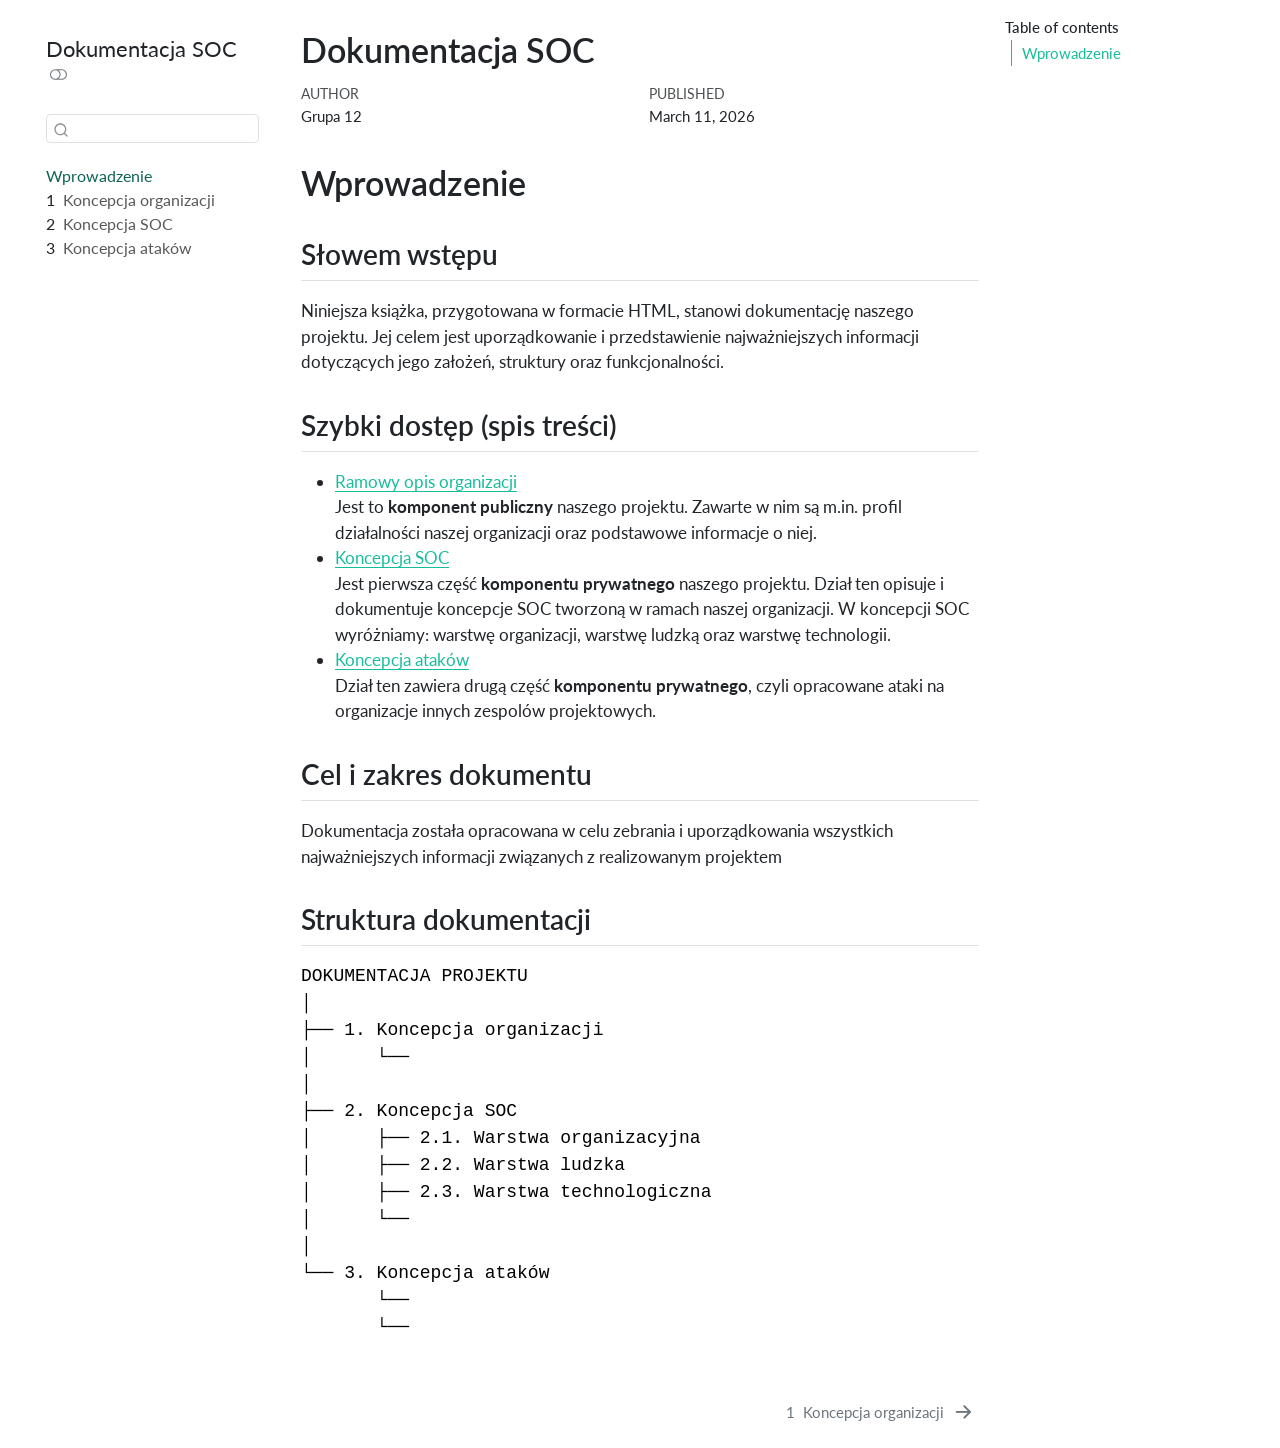
==== commit 7dd64a6f: "Dodatekv2" ====
--- a/docs/index.html
+++ b/docs/index.html
@@ -2,7 +2,7 @@
 <html xmlns="http://www.w3.org/1999/xhtml" lang="en" xml:lang="en"><head>
 
 <meta charset="utf-8">
-<meta name="generator" content="quarto-1.11.9">
+<meta name="generator" content="quarto-1.10.19">
 
 <meta name="viewport" content="width=device-width, initial-scale=1.0, user-scalable=yes">
 
@@ -41,19 +41,18 @@
 <link href="./publiczny.html" rel="next">
 <script src="site_libs/quarto-html/quarto.js" type="module"></script>
 <script src="site_libs/quarto-html/tabsets/tabsets.js" type="module"></script>
-<script src="site_libs/quarto-html/scrollable-regions/scrollable-regions.js" type="module"></script>
 <script src="site_libs/quarto-html/popper.min.js"></script>
 <script src="site_libs/quarto-html/tippy.umd.min.js"></script>
 <script src="site_libs/quarto-html/anchor.min.js"></script>
 <link href="site_libs/quarto-html/tippy.css" rel="stylesheet">
-<link href="site_libs/quarto-html/quarto-syntax-highlighting-63b5708e65d6cd79cd7618c58d0c21e7.css" rel="stylesheet" class="quarto-color-scheme" id="quarto-text-highlighting-styles">
-<link href="site_libs/quarto-html/quarto-syntax-highlighting-dark-447e42e69aaa9833c0ba1b986f430b20.css" rel="stylesheet" class="quarto-color-scheme quarto-color-alternate" id="quarto-text-highlighting-styles">
-<link href="site_libs/quarto-html/quarto-syntax-highlighting-63b5708e65d6cd79cd7618c58d0c21e7.css" rel="stylesheet" class="quarto-color-scheme-extra" id="quarto-text-highlighting-styles">
+<link href="site_libs/quarto-html/quarto-syntax-highlighting-bf27225e3a48a9273f3daa8f8e829971.css" rel="stylesheet" class="quarto-color-scheme" id="quarto-text-highlighting-styles">
+<link href="site_libs/quarto-html/quarto-syntax-highlighting-dark-b626d73c4c936ccc3cb08be7d45d1df6.css" rel="stylesheet" class="quarto-color-scheme quarto-color-alternate" id="quarto-text-highlighting-styles">
+<link href="site_libs/quarto-html/quarto-syntax-highlighting-bf27225e3a48a9273f3daa8f8e829971.css" rel="stylesheet" class="quarto-color-scheme-extra" id="quarto-text-highlighting-styles">
 <script src="site_libs/bootstrap/bootstrap.min.js"></script>
 <link href="site_libs/bootstrap/bootstrap-icons.css" rel="stylesheet">
-<link href="site_libs/bootstrap/bootstrap-2ceeb721246cfef7b225c4d2d7cd7b65.min.css" rel="stylesheet" append-hash="true" class="quarto-color-scheme" id="quarto-bootstrap" data-mode="light">
-<link href="site_libs/bootstrap/bootstrap-dark-fefff8e186b1516f209931e3da63af10.min.css" rel="stylesheet" append-hash="true" class="quarto-color-scheme quarto-color-alternate" id="quarto-bootstrap" data-mode="dark">
-<link href="site_libs/bootstrap/bootstrap-2ceeb721246cfef7b225c4d2d7cd7b65.min.css" rel="stylesheet" append-hash="true" class="quarto-color-scheme-extra" id="quarto-bootstrap" data-mode="light">
+<link href="site_libs/bootstrap/bootstrap-f07248834697d125d844cdaf4174b45d.min.css" rel="stylesheet" append-hash="true" class="quarto-color-scheme" id="quarto-bootstrap" data-mode="light">
+<link href="site_libs/bootstrap/bootstrap-dark-a64f2b92d8b4b45ab5f5d9261e8b8c9d.min.css" rel="stylesheet" append-hash="true" class="quarto-color-scheme quarto-color-alternate" id="quarto-bootstrap" data-mode="dark">
+<link href="site_libs/bootstrap/bootstrap-f07248834697d125d844cdaf4174b45d.min.css" rel="stylesheet" append-hash="true" class="quarto-color-scheme-extra" id="quarto-bootstrap" data-mode="light">
 <script id="quarto-search-options" type="application/json">{
   "location": "sidebar",
   "copy-button": false,
@@ -85,7 +84,7 @@
 
 </head>
 
-<body class="nav-sidebar floating quarto-light"><a id="quarto-skip-link" class="visually-hidden-focusable" href="#quarto-document-content">Skip to main content</a><script id="quarto-html-before-body" type="application/javascript">
+<body class="nav-sidebar floating quarto-light"><script id="quarto-html-before-body" type="application/javascript">
     const toggleBodyColorMode = (bsSheetEl) => {
       const mode = bsSheetEl.getAttribute("data-mode");
       const bodyEl = window.document.querySelector("body");
@@ -108,7 +107,6 @@
       for (let i=0; i < toggles.length; i++) {
         const toggle = toggles[i];
         if (toggle) {
-          toggle.setAttribute("aria-checked", alternate ? "true" : "false");
           if (alternate) {
             toggle.classList.add("alternate");
           } else {
@@ -138,19 +136,13 @@
       manageTransitions('#quarto-margin-sidebar .nav-link', true);
       // Switch the toggles
       setColorSchemeToggle(alternate)
-    }
-    // Hack to workaround the fact that safari doesn't
-    // properly recolor the scrollbar when toggling (#1455).
-    // Not run on load: stylesheets are set before first paint there, and
-    // scrolling would undo the scroll to a URL fragment (#14973).
-    // The one pixel nudge keeps the reader where they were.
-    const refreshSafariScrollbar = () => {
+      // Hack to workaround the fact that safari doesn't
+      // properly recolor the scrollbar when toggling (#1455)
       if (navigator.userAgent.indexOf('Safari') > 0 && navigator.userAgent.indexOf('Chrome') == -1) {
         manageTransitions("body", false);
-        const scrollY = window.scrollY;
-        window.scrollTo(0, scrollY > 0 ? scrollY - 1 : 1);
+        window.scrollTo(0, 1);
         setTimeout(() => {
-          window.scrollTo(0, scrollY);
+          window.scrollTo(0, 0);
           manageTransitions("body", true);
         }, 40);
       }
@@ -244,7 +236,6 @@
       // Read the current dark / light value
       let toAlternate = !hasAlternateSentinel();
       toggleColorMode(toAlternate);
-      refreshSafariScrollbar();
       setStyleSentinel(toAlternate);
       toggleGiscusIfUsed(toAlternate, darkModeDefault);
       window.dispatchEvent(new Event('resize'));
@@ -259,13 +250,13 @@
 
 <div id="quarto-search-results"></div>
   <header id="quarto-header" class="headroom fixed-top">
-  <nav class="quarto-secondary-nav" aria-label="Toolbar">
+  <nav class="quarto-secondary-nav">
     <div class="container-fluid d-flex">
       <button type="button" class="quarto-btn-toggle btn" data-bs-toggle="collapse" role="button" data-bs-target=".quarto-sidebar-collapse-item" aria-controls="quarto-sidebar" aria-expanded="false" aria-label="Toggle sidebar navigation" onclick="if (window.quartoToggleHeadroom) { window.quartoToggleHeadroom(); }">
         <i class="bi bi-layout-text-sidebar-reverse"></i>
       </button>
-        <nav class="quarto-page-breadcrumbs" aria-label="Breadcrumbs"><ol class="breadcrumb"><li class="breadcrumb-item"><a href="./index.html">Wprowadzenie</a></li></ol></nav>
-        <a class="flex-grow-1" data-bs-toggle="collapse" data-bs-target=".quarto-sidebar-collapse-item" onclick="if (window.quartoToggleHeadroom) { window.quartoToggleHeadroom(); }">      
+        <nav class="quarto-page-breadcrumbs" aria-label="breadcrumb"><ol class="breadcrumb"><li class="breadcrumb-item"><a href="./index.html">Wprowadzenie</a></li></ol></nav>
+        <a class="flex-grow-1" role="navigation" data-bs-toggle="collapse" data-bs-target=".quarto-sidebar-collapse-item" aria-controls="quarto-sidebar" aria-expanded="false" aria-label="Toggle sidebar navigation" onclick="if (window.quartoToggleHeadroom) { window.quartoToggleHeadroom(); }">      
         </a>
       <button type="button" class="btn quarto-search-button" aria-label="Search" onclick="window.quartoOpenSearch();">
         <i class="bi bi-search"></i>
@@ -276,12 +267,12 @@
 <!-- content -->
 <div id="quarto-content" class="quarto-container page-columns page-rows-contents page-layout-article">
 <!-- sidebar -->
-  <nav id="quarto-sidebar" class="sidebar collapse collapse-horizontal quarto-sidebar-collapse-item sidebar-navigation floating overflow-auto" aria-label="Site">
+  <nav id="quarto-sidebar" class="sidebar collapse collapse-horizontal quarto-sidebar-collapse-item sidebar-navigation floating overflow-auto">
     <div class="pt-lg-2 mt-2 text-left sidebar-header">
     <div class="sidebar-title mb-0 py-0">
       <a href="./">Dokumentacja SOC</a> 
         <div class="sidebar-tools-main">
-  <button type="button" role="switch" aria-checked="false" class="quarto-color-scheme-toggle quarto-navigation-tool  px-1" onclick="window.quartoToggleColorScheme(); return false;" title="Toggle dark mode" aria-label="Toggle dark mode"><i class="bi"></i></button>
+  <a href="" class="quarto-color-scheme-toggle quarto-navigation-tool  px-1" onclick="window.quartoToggleColorScheme(); return false;" title="Toggle dark mode"><i class="bi"></i></a>
 </div>
     </div>
       </div>
@@ -322,7 +313,7 @@
 <div id="quarto-sidebar-glass" class="quarto-sidebar-collapse-item" data-bs-toggle="collapse" data-bs-target=".quarto-sidebar-collapse-item"></div>
 <!-- margin-sidebar -->
     <div id="quarto-margin-sidebar" class="sidebar margin-sidebar">
-        <nav id="TOC" role="doc-toc" aria-labelledby="toc-title" class="toc-active">
+        <nav id="TOC" role="doc-toc" class="toc-active">
     <h2 id="toc-title">Table of contents</h2>
    
   <ul>
@@ -337,7 +328,7 @@
 </nav>
     </div>
 <!-- main -->
-<main class="content" id="quarto-document-content" tabindex="-1">
+<main class="content" id="quarto-document-content">
 
 
 <header id="title-block-header" class="quarto-title-block default">
@@ -416,50 +407,15 @@
   window.document.addEventListener("DOMContentLoaded", function (event) {
     // Ensure there is a toggle, if there isn't float one in the top right
     if (window.document.querySelector('.quarto-color-scheme-toggle') === null) {
-      const toggle = window.document.createElement('button');
-      toggle.type = "button";
-      toggle.setAttribute("role", "switch");
-      toggle.setAttribute("aria-checked", "false");
-      toggle.classList.add('top-right');
-      toggle.classList.add('quarto-color-scheme-toggle');
-      toggle.setAttribute("aria-label", "Toggle dark mode");
-      toggle.onclick = function() { try { window.quartoToggleColorScheme(); } catch {} return false; };
+      const a = window.document.createElement('a');
+      a.classList.add('top-right');
+      a.classList.add('quarto-color-scheme-toggle');
+      a.href = "";
+      a.onclick = function() { try { window.quartoToggleColorScheme(); } catch {} return false; };
       const i = window.document.createElement("i");
       i.classList.add('bi');
-      toggle.appendChild(i);
-      // Put the toggle in a landmark of its own, so that landmark navigation
-      // can reach it.
-      //
-      // The container is always a fresh direct child of body, and the toggle is
-      // never moved into page furniture that the theme or the author controls.
-      // The toggle is positioned against the page, so any ancestor that
-      // establishes a containing block captures it: a positioned element or a
-      // grid for position: absolute, and transform, filter, will-change or
-      // contain for position: fixed. A direct child of body has none of these
-      // to inherit, and the shift when one appears is silent and visual.
-      //
-      // ARIA says a document should have at most one banner, and axe reports a
-      // duplicate whether or not the banners carry distinct labels. So use a
-      // header when the page has no banner yet, and a named region otherwise.
-      //
-      // A header is a banner wherever it sits, unless it is inside sectioning
-      // content, so this cannot just look at the children of body: a custom
-      // page layout wraps the title block header in a plain div. An explicit
-      // role="banner" always counts.
-      const sectioning = 'article, aside, main, nav, section, [role="article"], [role="complementary"], [role="main"], [role="navigation"], [role="region"]';
-      const hasBanner = Array.from(
-        window.document.querySelectorAll('header:not([role]), [role="banner"]')
-      ).some(function(el) {
-        return el.hasAttribute("role") || el.closest(sectioning) === null;
-      });
-      const container = window.document.createElement(hasBanner ? "div" : "header");
-      if (hasBanner) {
-        container.setAttribute("role", "region");
-        container.setAttribute("aria-label", "Toggle dark mode");
-      }
-      container.classList.add('quarto-color-scheme-toggle-container');
-      container.appendChild(toggle);
-      window.document.body.appendChild(container);
+      a.appendChild(i);
+      window.document.body.appendChild(a);
     }
     setColorSchemeToggle(hasAlternateSentinel())
     const icon = "";
@@ -538,8 +494,7 @@
           return filterRegex.test(href) || localhostRegex.test(href) || mailtoRegex.test(href);
       }
       // Inspect non-navigation links and adorn them if external
-      window.quartoDecorateExternalLinks = function (root) {
-     var links = (root || window.document).querySelectorAll('a[href]:not(.nav-link):not(.navbar-brand):not(.toc-action):not(.sidebar-link):not(.sidebar-item-toggle):not(.pagination-link):not(.no-external):not([aria-hidden]):not(.dropdown-item):not(.quarto-navigation-tool):not(.about-link)');
+     var links = window.document.querySelectorAll('a[href]:not(.nav-link):not(.navbar-brand):not(.toc-action):not(.sidebar-link):not(.sidebar-item-toggle):not(.pagination-link):not(.no-external):not([aria-hidden]):not(.dropdown-item):not(.quarto-navigation-tool):not(.about-link)');
       for (var i=0; i<links.length; i++) {
         const link = links[i];
         if (!isInternal(link.href)) {
@@ -548,69 +503,8 @@
           if (link.dataset.originalHref !== undefined) {
             link.href = link.dataset.originalHref;
           }
-          if (!link.classList.contains('no-external-icon')) {
-          }
-        }
-      }
-      };
-      window.quartoDecorateExternalLinks(window.document);
-    // Esc closes the popup (WCAG 1.4.13) and focus leaving both trigger and
-    // popup closes it (WCAG 2.4.11); tippy handles neither for interactive popups.
-    const hideOnEscAndFocusOut = {
-      name: 'hideOnEscAndFocusOut',
-      defaultValue: true,
-      fn(instance) {
-        const dismiss = () => {
-          // A show scheduled by the trigger delay would otherwise reopen it
-          instance.clearDelayTimeouts();
-          instance.hide();
-        };
-        const onKeyDown = (event) => {
-          if (event.key !== 'Escape') {
-            return;
-          }
-          // Keep Esc from also reaching page handlers (e.g. reveal.js overview),
-          // except an open reveal.js slide menu, which Esc should close too.
-          // The menu handles keys only when its keyboard option is on.
-          const menuHandlesEsc = window.Reveal?.getPlugin?.('menu')?.isOpen() &&
-            window.Reveal.getConfig().menu?.keyboard !== false;
-          if (!menuHandlesEsc) {
-            event.stopPropagation();
-          }
-          if (instance.popper.contains(window.document.activeElement)) {
-            // Disabled while refocusing so the focus trigger does not reopen it
-            instance.disable();
-            instance.reference.focus();
-            instance.enable();
-          }
-          dismiss();
-        };
-        const onFocusOut = (event) => {
-          const target = event.relatedTarget;
-          if (target && !instance.reference.contains(target) &&
-              !instance.popper.contains(target)) {
-            dismiss();
-          }
-        };
-        // On the trigger too: a click trigger (code-annotations: select) has no
-        // blur handling. Attached for the instance's lifetime so leaving the
-        // trigger also cancels a show still pending on the trigger delay.
-        instance.reference.addEventListener('focusout', onFocusOut);
-        return {
-          onShow() {
-            window.document.addEventListener('keydown', onKeyDown, true);
-            instance.popper.addEventListener('focusout', onFocusOut);
-          },
-          onHide() {
-            window.document.removeEventListener('keydown', onKeyDown, true);
-            instance.popper.removeEventListener('focusout', onFocusOut);
-          },
-          onDestroy() {
-            instance.reference.removeEventListener('focusout', onFocusOut);
-          },
-        };
-      },
-    };
+        }
+      }
     function tippyHover(el, contentFn, onTriggerFn, onUntriggerFn) {
       const config = {
         allowHTML: true,
@@ -624,7 +518,6 @@
         interactiveBorder: 10,
         theme: 'quarto',
         placement: 'bottom-start',
-        plugins: [hideOnEscAndFocusOut],
       };
       if (contentFn) {
         config.content = contentFn;
@@ -787,54 +680,44 @@
           const lineIds = lines.map((line) => {
             return targetCell + "-" + line;
           })
-          // Each band is positioned against its own containing block, which is
-          // not the offsetParent of the lines, so place it from client rects.
-          const placeBand = (band, firstEl, lastEl, codeBlock) => {
-            const container = band.offsetParent;
-            if (container === null) {
-              return;
+          let top = null;
+          let height = null;
+          let parent = null;
+          if (lineIds.length > 0) {
+              //compute the position of the single el (top and bottom and make a div)
+              const el = window.document.getElementById(lineIds[0]);
+              top = el.offsetTop;
+              height = el.offsetHeight;
+              parent = el.parentElement.parentElement;
+            if (lineIds.length > 1) {
+              const lastEl = window.document.getElementById(lineIds[lineIds.length - 1]);
+              const bottom = lastEl.offsetTop + lastEl.offsetHeight;
+              height = bottom - top;
             }
-            const containerRect = container.getBoundingClientRect();
-            // Reveal.js scales slides with a transform, so convert client
-            // pixels back to the CSS pixels of the container.
-            const scale = containerRect.height / container.offsetHeight || 1;
-            const firstRect = firstEl.getBoundingClientRect();
-            const lastRect = lastEl.getBoundingClientRect();
-            const top = (firstRect.top - containerRect.top) / scale - container.clientTop + container.scrollTop;
-            const height = (lastRect.bottom - firstRect.top) / scale;
-            band.style.top = top - 2 + "px";
-            band.style.height = height + 4 + "px";
-            if (codeBlock) {
-              // Without the copy button wrapper, the containing block is wider
-              // than the code block, so span the code block explicitly.
-              const blockRect = codeBlock.getBoundingClientRect();
-              band.style.left = (blockRect.left - containerRect.left) / scale - container.clientLeft + container.scrollLeft + "px";
-              band.style.width = blockRect.width / scale + "px";
+            if (top !== null && height !== null && parent !== null) {
+              // cook up a div (if necessary) and position it 
+              let div = window.document.getElementById("code-annotation-line-highlight");
+              if (div === null) {
+                div = window.document.createElement("div");
+                div.setAttribute("id", "code-annotation-line-highlight");
+                div.style.position = 'absolute';
+                parent.appendChild(div);
+              }
+              div.style.top = top - 2 + "px";
+              div.style.height = height + 4 + "px";
+              div.style.left = 0;
+              let gutterDiv = window.document.getElementById("code-annotation-line-highlight-gutter");
+              if (gutterDiv === null) {
+                gutterDiv = window.document.createElement("div");
+                gutterDiv.setAttribute("id", "code-annotation-line-highlight-gutter");
+                gutterDiv.style.position = 'absolute';
+                const codeCell = window.document.getElementById(targetCell);
+                const gutter = codeCell.querySelector('.code-annotation-gutter');
+                gutter.appendChild(gutterDiv);
+              }
+              gutterDiv.style.top = top - 2 + "px";
+              gutterDiv.style.height = height + 4 + "px";
             }
-          };
-          if (lineIds.length > 0) {
-            const el = window.document.getElementById(lineIds[0]);
-            const lastEl = window.document.getElementById(lineIds[lineIds.length - 1]);
-            const parent = el.parentElement.parentElement;
-            // cook up a div (if necessary) and position it
-            let div = window.document.getElementById("code-annotation-line-highlight");
-            if (div === null) {
-              div = window.document.createElement("div");
-              div.setAttribute("id", "code-annotation-line-highlight");
-              div.style.position = 'absolute';
-              parent.appendChild(div);
-            }
-            placeBand(div, el, lastEl, parent.closest("div.sourceCode") || parent);
-            let gutterDiv = window.document.getElementById("code-annotation-line-highlight-gutter");
-            if (gutterDiv === null) {
-              gutterDiv = window.document.createElement("div");
-              gutterDiv.setAttribute("id", "code-annotation-line-highlight-gutter");
-              gutterDiv.style.position = 'absolute';
-              const codeCell = window.document.getElementById(targetCell);
-              const gutter = codeCell.querySelector('.code-annotation-gutter');
-              gutter.appendChild(gutterDiv);
-            }
-            placeBand(gutterDiv, el, lastEl);
             selectedAnnoteEl = annoteEl;
           }
         };
@@ -933,10 +816,7 @@
     }
   });
   </script>
-  <script type="application/javascript">
-  window.quartoScrollableRegionsLabels = {"code":"Scrollable code","output":"Scrollable output"};
-  </script>
-<nav class="page-navigation" aria-label="Page">
+<nav class="page-navigation">
   <div class="nav-page nav-page-previous">
   </div>
   <div class="nav-page nav-page-next">
--- a/docs/site_libs/quarto-html/quarto-syntax-highlighting-bf27225e3a48a9273f3daa8f8e829971.css
+++ b/docs/site_libs/quarto-html/quarto-syntax-highlighting-bf27225e3a48a9273f3daa8f8e829971.css
@@ -0,0 +1,236 @@
+/* quarto syntax highlight colors */
+:root {
+  --quarto-hl-ot-color: #003B4F;
+  --quarto-hl-at-color: #657422;
+  --quarto-hl-ss-color: #20794D;
+  --quarto-hl-an-color: #5E5E5E;
+  --quarto-hl-fu-color: #4758AB;
+  --quarto-hl-st-color: #20794D;
+  --quarto-hl-cf-color: #003B4F;
+  --quarto-hl-op-color: #5E5E5E;
+  --quarto-hl-er-color: #AD0000;
+  --quarto-hl-bn-color: #AD0000;
+  --quarto-hl-al-color: #AD0000;
+  --quarto-hl-va-color: #111111;
+  --quarto-hl-bu-color: inherit;
+  --quarto-hl-ex-color: inherit;
+  --quarto-hl-pp-color: #AD0000;
+  --quarto-hl-in-color: #5E5E5E;
+  --quarto-hl-vs-color: #20794D;
+  --quarto-hl-wa-color: #5E5E5E;
+  --quarto-hl-do-color: #5E5E5E;
+  --quarto-hl-im-color: #00769E;
+  --quarto-hl-ch-color: #20794D;
+  --quarto-hl-dt-color: #AD0000;
+  --quarto-hl-fl-color: #AD0000;
+  --quarto-hl-co-color: #5E5E5E;
+  --quarto-hl-cv-color: #5E5E5E;
+  --quarto-hl-cn-color: #8f5902;
+  --quarto-hl-sc-color: #5E5E5E;
+  --quarto-hl-dv-color: #AD0000;
+  --quarto-hl-kw-color: #003B4F;
+}
+
+/* other quarto variables */
+:root {
+  --quarto-font-monospace: SFMono-Regular, Menlo, Monaco, Consolas, "Liberation Mono", "Courier New", monospace;
+}
+
+/* syntax highlight based on Pandoc's rules */
+pre > code.sourceCode > span {
+  color: #003B4F;
+}
+
+code.sourceCode > span {
+  color: #003B4F;
+}
+
+div.sourceCode,
+div.sourceCode pre.sourceCode {
+  color: #003B4F;
+}
+
+/* Normal */
+code span {
+  color: #003B4F;
+}
+
+/* Alert */
+code span.al {
+  color: #AD0000;
+  font-style: inherit;
+}
+
+/* Annotation */
+code span.an {
+  color: #5E5E5E;
+  font-style: inherit;
+}
+
+/* Attribute */
+code span.at {
+  color: #657422;
+  font-style: inherit;
+}
+
+/* BaseN */
+code span.bn {
+  color: #AD0000;
+  font-style: inherit;
+}
+
+/* BuiltIn */
+code span.bu {
+  font-style: inherit;
+}
+
+/* ControlFlow */
+code span.cf {
+  color: #003B4F;
+  font-weight: bold;
+  font-style: inherit;
+}
+
+/* Char */
+code span.ch {
+  color: #20794D;
+  font-style: inherit;
+}
+
+/* Constant */
+code span.cn {
+  color: #8f5902;
+  font-style: inherit;
+}
+
+/* Comment */
+code span.co {
+  color: #5E5E5E;
+  font-style: inherit;
+}
+
+/* CommentVar */
+code span.cv {
+  color: #5E5E5E;
+  font-style: italic;
+}
+
+/* Documentation */
+code span.do {
+  color: #5E5E5E;
+  font-style: italic;
+}
+
+/* DataType */
+code span.dt {
+  color: #AD0000;
+  font-style: inherit;
+}
+
+/* DecVal */
+code span.dv {
+  color: #AD0000;
+  font-style: inherit;
+}
+
+/* Error */
+code span.er {
+  color: #AD0000;
+  font-style: inherit;
+}
+
+/* Extension */
+code span.ex {
+  font-style: inherit;
+}
+
+/* Float */
+code span.fl {
+  color: #AD0000;
+  font-style: inherit;
+}
+
+/* Function */
+code span.fu {
+  color: #4758AB;
+  font-style: inherit;
+}
+
+/* Import */
+code span.im {
+  color: #00769E;
+  font-style: inherit;
+}
+
+/* Information */
+code span.in {
+  color: #5E5E5E;
+  font-style: inherit;
+}
+
+/* Keyword */
+code span.kw {
+  color: #003B4F;
+  font-weight: bold;
+  font-style: inherit;
+}
+
+/* Operator */
+code span.op {
+  color: #5E5E5E;
+  font-style: inherit;
+}
+
+/* Other */
+code span.ot {
+  color: #003B4F;
+  font-style: inherit;
+}
+
+/* Preprocessor */
+code span.pp {
+  color: #AD0000;
+  font-style: inherit;
+}
+
+/* SpecialChar */
+code span.sc {
+  color: #5E5E5E;
+  font-style: inherit;
+}
+
+/* SpecialString */
+code span.ss {
+  color: #20794D;
+  font-style: inherit;
+}
+
+/* String */
+code span.st {
+  color: #20794D;
+  font-style: inherit;
+}
+
+/* Variable */
+code span.va {
+  color: #111111;
+  font-style: inherit;
+}
+
+/* VerbatimString */
+code span.vs {
+  color: #20794D;
+  font-style: inherit;
+}
+
+/* Warning */
+code span.wa {
+  color: #5E5E5E;
+  font-style: italic;
+}
+
+.prevent-inlining {
+  content: "</";
+}
+
+/*# sourceMappingURL=8be38f48d34c45af72792cbd699585e7.css.map */
--- a/docs/site_libs/quarto-html/quarto-syntax-highlighting-dark-b626d73c4c936ccc3cb08be7d45d1df6.css
+++ b/docs/site_libs/quarto-html/quarto-syntax-highlighting-dark-b626d73c4c936ccc3cb08be7d45d1df6.css
@@ -0,0 +1,219 @@
+/* quarto syntax highlight colors */
+:root {
+  --quarto-hl-al-color: #f07178;
+  --quarto-hl-an-color: #d4d0ab;
+  --quarto-hl-at-color: #00e0e0;
+  --quarto-hl-bn-color: #d4d0ab;
+  --quarto-hl-bu-color: #abe338;
+  --quarto-hl-ch-color: #abe338;
+  --quarto-hl-co-color: #f8f8f2;
+  --quarto-hl-cv-color: #ffd700;
+  --quarto-hl-cn-color: #ffd700;
+  --quarto-hl-cf-color: #ffa07a;
+  --quarto-hl-dt-color: #ffa07a;
+  --quarto-hl-dv-color: #d4d0ab;
+  --quarto-hl-do-color: #f8f8f2;
+  --quarto-hl-er-color: #f07178;
+  --quarto-hl-ex-color: #00e0e0;
+  --quarto-hl-fl-color: #d4d0ab;
+  --quarto-hl-fu-color: #ffa07a;
+  --quarto-hl-im-color: #abe338;
+  --quarto-hl-in-color: #d4d0ab;
+  --quarto-hl-kw-color: #ffa07a;
+  --quarto-hl-op-color: #ffa07a;
+  --quarto-hl-ot-color: #00e0e0;
+  --quarto-hl-pp-color: #dcc6e0;
+  --quarto-hl-re-color: #00e0e0;
+  --quarto-hl-sc-color: #abe338;
+  --quarto-hl-ss-color: #abe338;
+  --quarto-hl-st-color: #abe338;
+  --quarto-hl-va-color: #00e0e0;
+  --quarto-hl-vs-color: #abe338;
+  --quarto-hl-wa-color: #dcc6e0;
+}
+
+/* other quarto variables */
+:root {
+  --quarto-font-monospace: SFMono-Regular, Menlo, Monaco, Consolas, "Liberation Mono", "Courier New", monospace;
+}
+
+/* syntax highlight based on Pandoc's rules */
+pre > code.sourceCode > span {
+  color: #f8f8f2;
+}
+
+code.sourceCode > span {
+  color: #f8f8f2;
+}
+
+div.sourceCode,
+div.sourceCode pre.sourceCode {
+  color: #f8f8f2;
+}
+
+/* Normal */
+code span {
+  color: #f8f8f2;
+}
+
+/* Alert */
+code span.al {
+  color: #f07178;
+}
+
+/* Annotation */
+code span.an {
+  color: #d4d0ab;
+}
+
+/* Attribute */
+code span.at {
+  color: #00e0e0;
+}
+
+/* BaseN */
+code span.bn {
+  color: #d4d0ab;
+}
+
+/* BuiltIn */
+code span.bu {
+  color: #abe338;
+}
+
+/* ControlFlow */
+code span.cf {
+  font-weight: bold;
+  color: #ffa07a;
+}
+
+/* Char */
+code span.ch {
+  color: #abe338;
+}
+
+/* Constant */
+code span.cn {
+  color: #ffd700;
+}
+
+/* Comment */
+code span.co {
+  font-style: italic;
+  color: #f8f8f2;
+}
+
+/* CommentVar */
+code span.cv {
+  color: #ffd700;
+}
+
+/* Documentation */
+code span.do {
+  color: #f8f8f2;
+}
+
+/* DataType */
+code span.dt {
+  color: #ffa07a;
+}
+
+/* DecVal */
+code span.dv {
+  color: #d4d0ab;
+}
+
+/* Error */
+code span.er {
+  color: #f07178;
+  text-decoration: underline;
+}
+
+/* Extension */
+code span.ex {
+  font-weight: bold;
+  color: #00e0e0;
+}
+
+/* Float */
+code span.fl {
+  color: #d4d0ab;
+}
+
+/* Function */
+code span.fu {
+  color: #ffa07a;
+}
+
+/* Import */
+code span.im {
+  color: #abe338;
+}
+
+/* Information */
+code span.in {
+  color: #d4d0ab;
+}
+
+/* Keyword */
+code span.kw {
+  font-weight: bold;
+  color: #ffa07a;
+}
+
+/* Operator */
+code span.op {
+  color: #ffa07a;
+}
+
+/* Other */
+code span.ot {
+  color: #00e0e0;
+}
+
+/* Preprocessor */
+code span.pp {
+  color: #dcc6e0;
+}
+
+/* RegionMarker */
+code span.re {
+  background-color: #f8f8f2;
+  color: #00e0e0;
+}
+
+/* SpecialChar */
+code span.sc {
+  color: #abe338;
+}
+
+/* SpecialString */
+code span.ss {
+  color: #abe338;
+}
+
+/* String */
+code span.st {
+  color: #abe338;
+}
+
+/* Variable */
+code span.va {
+  color: #00e0e0;
+}
+
+/* VerbatimString */
+code span.vs {
+  color: #abe338;
+}
+
+/* Warning */
+code span.wa {
+  color: #dcc6e0;
+}
+
+.prevent-inlining {
+  content: "</";
+}
+
+/*# sourceMappingURL=a269c63e8167c3ae395728e86feb0848.css.map */
--- a/docs/site_libs/quarto-html/quarto-syntax-highlighting-bf27225e3a48a9273f3daa8f8e829971.css
+++ b/docs/site_libs/quarto-html/quarto-syntax-highlighting-bf27225e3a48a9273f3daa8f8e829971.css
@@ -0,0 +1,236 @@
+/* quarto syntax highlight colors */
+:root {
+  --quarto-hl-ot-color: #003B4F;
+  --quarto-hl-at-color: #657422;
+  --quarto-hl-ss-color: #20794D;
+  --quarto-hl-an-color: #5E5E5E;
+  --quarto-hl-fu-color: #4758AB;
+  --quarto-hl-st-color: #20794D;
+  --quarto-hl-cf-color: #003B4F;
+  --quarto-hl-op-color: #5E5E5E;
+  --quarto-hl-er-color: #AD0000;
+  --quarto-hl-bn-color: #AD0000;
+  --quarto-hl-al-color: #AD0000;
+  --quarto-hl-va-color: #111111;
+  --quarto-hl-bu-color: inherit;
+  --quarto-hl-ex-color: inherit;
+  --quarto-hl-pp-color: #AD0000;
+  --quarto-hl-in-color: #5E5E5E;
+  --quarto-hl-vs-color: #20794D;
+  --quarto-hl-wa-color: #5E5E5E;
+  --quarto-hl-do-color: #5E5E5E;
+  --quarto-hl-im-color: #00769E;
+  --quarto-hl-ch-color: #20794D;
+  --quarto-hl-dt-color: #AD0000;
+  --quarto-hl-fl-color: #AD0000;
+  --quarto-hl-co-color: #5E5E5E;
+  --quarto-hl-cv-color: #5E5E5E;
+  --quarto-hl-cn-color: #8f5902;
+  --quarto-hl-sc-color: #5E5E5E;
+  --quarto-hl-dv-color: #AD0000;
+  --quarto-hl-kw-color: #003B4F;
+}
+
+/* other quarto variables */
+:root {
+  --quarto-font-monospace: SFMono-Regular, Menlo, Monaco, Consolas, "Liberation Mono", "Courier New", monospace;
+}
+
+/* syntax highlight based on Pandoc's rules */
+pre > code.sourceCode > span {
+  color: #003B4F;
+}
+
+code.sourceCode > span {
+  color: #003B4F;
+}
+
+div.sourceCode,
+div.sourceCode pre.sourceCode {
+  color: #003B4F;
+}
+
+/* Normal */
+code span {
+  color: #003B4F;
+}
+
+/* Alert */
+code span.al {
+  color: #AD0000;
+  font-style: inherit;
+}
+
+/* Annotation */
+code span.an {
+  color: #5E5E5E;
+  font-style: inherit;
+}
+
+/* Attribute */
+code span.at {
+  color: #657422;
+  font-style: inherit;
+}
+
+/* BaseN */
+code span.bn {
+  color: #AD0000;
+  font-style: inherit;
+}
+
+/* BuiltIn */
+code span.bu {
+  font-style: inherit;
+}
+
+/* ControlFlow */
+code span.cf {
+  color: #003B4F;
+  font-weight: bold;
+  font-style: inherit;
+}
+
+/* Char */
+code span.ch {
+  color: #20794D;
+  font-style: inherit;
+}
+
+/* Constant */
+code span.cn {
+  color: #8f5902;
+  font-style: inherit;
+}
+
+/* Comment */
+code span.co {
+  color: #5E5E5E;
+  font-style: inherit;
+}
+
+/* CommentVar */
+code span.cv {
+  color: #5E5E5E;
+  font-style: italic;
+}
+
+/* Documentation */
+code span.do {
+  color: #5E5E5E;
+  font-style: italic;
+}
+
+/* DataType */
+code span.dt {
+  color: #AD0000;
+  font-style: inherit;
+}
+
+/* DecVal */
+code span.dv {
+  color: #AD0000;
+  font-style: inherit;
+}
+
+/* Error */
+code span.er {
+  color: #AD0000;
+  font-style: inherit;
+}
+
+/* Extension */
+code span.ex {
+  font-style: inherit;
+}
+
+/* Float */
+code span.fl {
+  color: #AD0000;
+  font-style: inherit;
+}
+
+/* Function */
+code span.fu {
+  color: #4758AB;
+  font-style: inherit;
+}
+
+/* Import */
+code span.im {
+  color: #00769E;
+  font-style: inherit;
+}
+
+/* Information */
+code span.in {
+  color: #5E5E5E;
+  font-style: inherit;
+}
+
+/* Keyword */
+code span.kw {
+  color: #003B4F;
+  font-weight: bold;
+  font-style: inherit;
+}
+
+/* Operator */
+code span.op {
+  color: #5E5E5E;
+  font-style: inherit;
+}
+
+/* Other */
+code span.ot {
+  color: #003B4F;
+  font-style: inherit;
+}
+
+/* Preprocessor */
+code span.pp {
+  color: #AD0000;
+  font-style: inherit;
+}
+
+/* SpecialChar */
+code span.sc {
+  color: #5E5E5E;
+  font-style: inherit;
+}
+
+/* SpecialString */
+code span.ss {
+  color: #20794D;
+  font-style: inherit;
+}
+
+/* String */
+code span.st {
+  color: #20794D;
+  font-style: inherit;
+}
+
+/* Variable */
+code span.va {
+  color: #111111;
+  font-style: inherit;
+}
+
+/* VerbatimString */
+code span.vs {
+  color: #20794D;
+  font-style: inherit;
+}
+
+/* Warning */
+code span.wa {
+  color: #5E5E5E;
+  font-style: italic;
+}
+
+.prevent-inlining {
+  content: "</";
+}
+
+/*# sourceMappingURL=8be38f48d34c45af72792cbd699585e7.css.map */
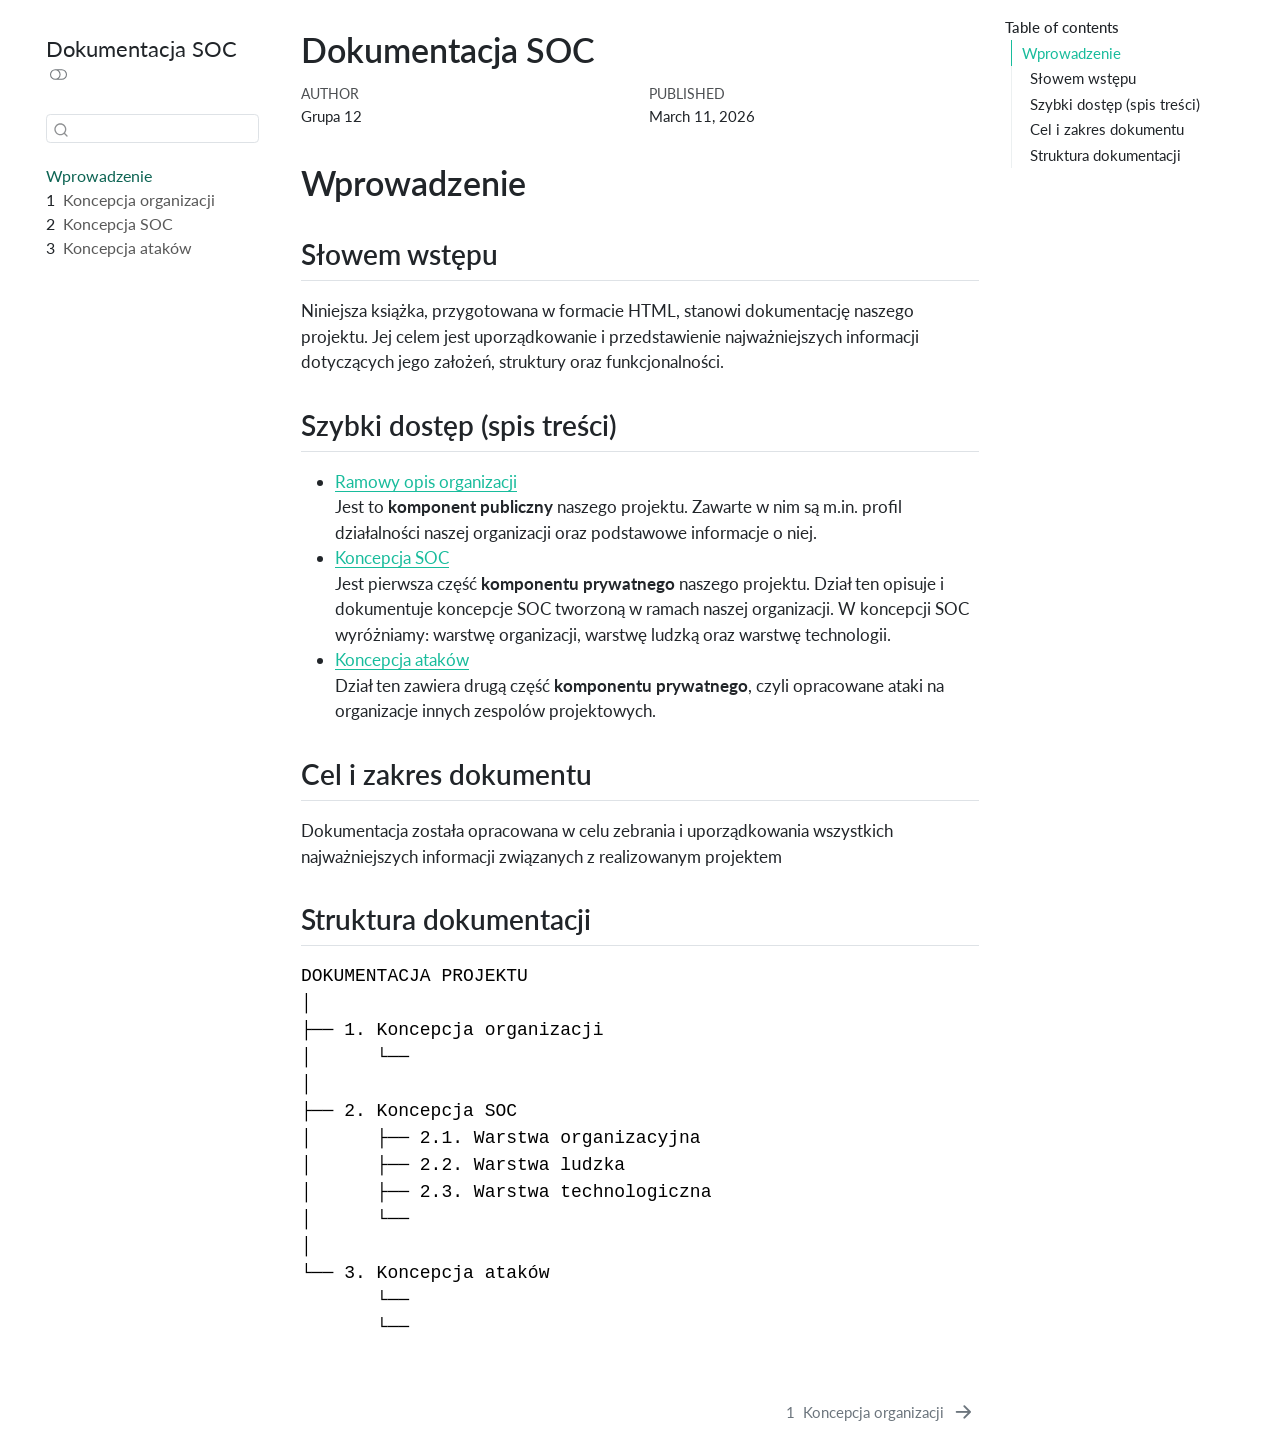
==== commit 23b30ba4: "Złote myśli" ====
--- a/docs/index.html
+++ b/docs/index.html
@@ -2,7 +2,7 @@
 <html xmlns="http://www.w3.org/1999/xhtml" lang="en" xml:lang="en"><head>
 
 <meta charset="utf-8">
-<meta name="generator" content="quarto-1.10.19">
+<meta name="generator" content="quarto-1.11.9">
 
 <meta name="viewport" content="width=device-width, initial-scale=1.0, user-scalable=yes">
 
@@ -41,18 +41,19 @@
 <link href="./publiczny.html" rel="next">
 <script src="site_libs/quarto-html/quarto.js" type="module"></script>
 <script src="site_libs/quarto-html/tabsets/tabsets.js" type="module"></script>
+<script src="site_libs/quarto-html/scrollable-regions/scrollable-regions.js" type="module"></script>
 <script src="site_libs/quarto-html/popper.min.js"></script>
 <script src="site_libs/quarto-html/tippy.umd.min.js"></script>
 <script src="site_libs/quarto-html/anchor.min.js"></script>
 <link href="site_libs/quarto-html/tippy.css" rel="stylesheet">
-<link href="site_libs/quarto-html/quarto-syntax-highlighting-bf27225e3a48a9273f3daa8f8e829971.css" rel="stylesheet" class="quarto-color-scheme" id="quarto-text-highlighting-styles">
-<link href="site_libs/quarto-html/quarto-syntax-highlighting-dark-b626d73c4c936ccc3cb08be7d45d1df6.css" rel="stylesheet" class="quarto-color-scheme quarto-color-alternate" id="quarto-text-highlighting-styles">
-<link href="site_libs/quarto-html/quarto-syntax-highlighting-bf27225e3a48a9273f3daa8f8e829971.css" rel="stylesheet" class="quarto-color-scheme-extra" id="quarto-text-highlighting-styles">
+<link href="site_libs/quarto-html/quarto-syntax-highlighting-63b5708e65d6cd79cd7618c58d0c21e7.css" rel="stylesheet" class="quarto-color-scheme" id="quarto-text-highlighting-styles">
+<link href="site_libs/quarto-html/quarto-syntax-highlighting-dark-447e42e69aaa9833c0ba1b986f430b20.css" rel="stylesheet" class="quarto-color-scheme quarto-color-alternate" id="quarto-text-highlighting-styles">
+<link href="site_libs/quarto-html/quarto-syntax-highlighting-63b5708e65d6cd79cd7618c58d0c21e7.css" rel="stylesheet" class="quarto-color-scheme-extra" id="quarto-text-highlighting-styles">
 <script src="site_libs/bootstrap/bootstrap.min.js"></script>
 <link href="site_libs/bootstrap/bootstrap-icons.css" rel="stylesheet">
-<link href="site_libs/bootstrap/bootstrap-f07248834697d125d844cdaf4174b45d.min.css" rel="stylesheet" append-hash="true" class="quarto-color-scheme" id="quarto-bootstrap" data-mode="light">
-<link href="site_libs/bootstrap/bootstrap-dark-a64f2b92d8b4b45ab5f5d9261e8b8c9d.min.css" rel="stylesheet" append-hash="true" class="quarto-color-scheme quarto-color-alternate" id="quarto-bootstrap" data-mode="dark">
-<link href="site_libs/bootstrap/bootstrap-f07248834697d125d844cdaf4174b45d.min.css" rel="stylesheet" append-hash="true" class="quarto-color-scheme-extra" id="quarto-bootstrap" data-mode="light">
+<link href="site_libs/bootstrap/bootstrap-2ceeb721246cfef7b225c4d2d7cd7b65.min.css" rel="stylesheet" append-hash="true" class="quarto-color-scheme" id="quarto-bootstrap" data-mode="light">
+<link href="site_libs/bootstrap/bootstrap-dark-fefff8e186b1516f209931e3da63af10.min.css" rel="stylesheet" append-hash="true" class="quarto-color-scheme quarto-color-alternate" id="quarto-bootstrap" data-mode="dark">
+<link href="site_libs/bootstrap/bootstrap-2ceeb721246cfef7b225c4d2d7cd7b65.min.css" rel="stylesheet" append-hash="true" class="quarto-color-scheme-extra" id="quarto-bootstrap" data-mode="light">
 <script id="quarto-search-options" type="application/json">{
   "location": "sidebar",
   "copy-button": false,
@@ -84,7 +85,7 @@
 
 </head>
 
-<body class="nav-sidebar floating quarto-light"><script id="quarto-html-before-body" type="application/javascript">
+<body class="nav-sidebar floating quarto-light"><a id="quarto-skip-link" class="visually-hidden-focusable" href="#quarto-document-content">Skip to main content</a><script id="quarto-html-before-body" type="application/javascript">
     const toggleBodyColorMode = (bsSheetEl) => {
       const mode = bsSheetEl.getAttribute("data-mode");
       const bodyEl = window.document.querySelector("body");
@@ -107,6 +108,7 @@
       for (let i=0; i < toggles.length; i++) {
         const toggle = toggles[i];
         if (toggle) {
+          toggle.setAttribute("aria-checked", alternate ? "true" : "false");
           if (alternate) {
             toggle.classList.add("alternate");
           } else {
@@ -136,13 +138,19 @@
       manageTransitions('#quarto-margin-sidebar .nav-link', true);
       // Switch the toggles
       setColorSchemeToggle(alternate)
-      // Hack to workaround the fact that safari doesn't
-      // properly recolor the scrollbar when toggling (#1455)
+    }
+    // Hack to workaround the fact that safari doesn't
+    // properly recolor the scrollbar when toggling (#1455).
+    // Not run on load: stylesheets are set before first paint there, and
+    // scrolling would undo the scroll to a URL fragment (#14973).
+    // The one pixel nudge keeps the reader where they were.
+    const refreshSafariScrollbar = () => {
       if (navigator.userAgent.indexOf('Safari') > 0 && navigator.userAgent.indexOf('Chrome') == -1) {
         manageTransitions("body", false);
-        window.scrollTo(0, 1);
+        const scrollY = window.scrollY;
+        window.scrollTo(0, scrollY > 0 ? scrollY - 1 : 1);
         setTimeout(() => {
-          window.scrollTo(0, 0);
+          window.scrollTo(0, scrollY);
           manageTransitions("body", true);
         }, 40);
       }
@@ -236,6 +244,7 @@
       // Read the current dark / light value
       let toAlternate = !hasAlternateSentinel();
       toggleColorMode(toAlternate);
+      refreshSafariScrollbar();
       setStyleSentinel(toAlternate);
       toggleGiscusIfUsed(toAlternate, darkModeDefault);
       window.dispatchEvent(new Event('resize'));
@@ -250,13 +259,13 @@
 
 <div id="quarto-search-results"></div>
   <header id="quarto-header" class="headroom fixed-top">
-  <nav class="quarto-secondary-nav">
+  <nav class="quarto-secondary-nav" aria-label="Toolbar">
     <div class="container-fluid d-flex">
       <button type="button" class="quarto-btn-toggle btn" data-bs-toggle="collapse" role="button" data-bs-target=".quarto-sidebar-collapse-item" aria-controls="quarto-sidebar" aria-expanded="false" aria-label="Toggle sidebar navigation" onclick="if (window.quartoToggleHeadroom) { window.quartoToggleHeadroom(); }">
         <i class="bi bi-layout-text-sidebar-reverse"></i>
       </button>
-        <nav class="quarto-page-breadcrumbs" aria-label="breadcrumb"><ol class="breadcrumb"><li class="breadcrumb-item"><a href="./index.html">Wprowadzenie</a></li></ol></nav>
-        <a class="flex-grow-1" role="navigation" data-bs-toggle="collapse" data-bs-target=".quarto-sidebar-collapse-item" aria-controls="quarto-sidebar" aria-expanded="false" aria-label="Toggle sidebar navigation" onclick="if (window.quartoToggleHeadroom) { window.quartoToggleHeadroom(); }">      
+        <nav class="quarto-page-breadcrumbs" aria-label="Breadcrumbs"><ol class="breadcrumb"><li class="breadcrumb-item"><a href="./index.html">Wprowadzenie</a></li></ol></nav>
+        <a class="flex-grow-1" data-bs-toggle="collapse" data-bs-target=".quarto-sidebar-collapse-item" onclick="if (window.quartoToggleHeadroom) { window.quartoToggleHeadroom(); }">      
         </a>
       <button type="button" class="btn quarto-search-button" aria-label="Search" onclick="window.quartoOpenSearch();">
         <i class="bi bi-search"></i>
@@ -267,12 +276,12 @@
 <!-- content -->
 <div id="quarto-content" class="quarto-container page-columns page-rows-contents page-layout-article">
 <!-- sidebar -->
-  <nav id="quarto-sidebar" class="sidebar collapse collapse-horizontal quarto-sidebar-collapse-item sidebar-navigation floating overflow-auto">
+  <nav id="quarto-sidebar" class="sidebar collapse collapse-horizontal quarto-sidebar-collapse-item sidebar-navigation floating overflow-auto" aria-label="Site">
     <div class="pt-lg-2 mt-2 text-left sidebar-header">
     <div class="sidebar-title mb-0 py-0">
       <a href="./">Dokumentacja SOC</a> 
         <div class="sidebar-tools-main">
-  <a href="" class="quarto-color-scheme-toggle quarto-navigation-tool  px-1" onclick="window.quartoToggleColorScheme(); return false;" title="Toggle dark mode"><i class="bi"></i></a>
+  <button type="button" role="switch" aria-checked="false" class="quarto-color-scheme-toggle quarto-navigation-tool  px-1" onclick="window.quartoToggleColorScheme(); return false;" title="Toggle dark mode" aria-label="Toggle dark mode"><i class="bi"></i></button>
 </div>
     </div>
       </div>
@@ -313,7 +322,7 @@
 <div id="quarto-sidebar-glass" class="quarto-sidebar-collapse-item" data-bs-toggle="collapse" data-bs-target=".quarto-sidebar-collapse-item"></div>
 <!-- margin-sidebar -->
     <div id="quarto-margin-sidebar" class="sidebar margin-sidebar">
-        <nav id="TOC" role="doc-toc" class="toc-active">
+        <nav id="TOC" role="doc-toc" aria-labelledby="toc-title" class="toc-active">
     <h2 id="toc-title">Table of contents</h2>
    
   <ul>
@@ -328,7 +337,7 @@
 </nav>
     </div>
 <!-- main -->
-<main class="content" id="quarto-document-content">
+<main class="content" id="quarto-document-content" tabindex="-1">
 
 
 <header id="title-block-header" class="quarto-title-block default">
@@ -407,15 +416,50 @@
   window.document.addEventListener("DOMContentLoaded", function (event) {
     // Ensure there is a toggle, if there isn't float one in the top right
     if (window.document.querySelector('.quarto-color-scheme-toggle') === null) {
-      const a = window.document.createElement('a');
-      a.classList.add('top-right');
-      a.classList.add('quarto-color-scheme-toggle');
-      a.href = "";
-      a.onclick = function() { try { window.quartoToggleColorScheme(); } catch {} return false; };
+      const toggle = window.document.createElement('button');
+      toggle.type = "button";
+      toggle.setAttribute("role", "switch");
+      toggle.setAttribute("aria-checked", "false");
+      toggle.classList.add('top-right');
+      toggle.classList.add('quarto-color-scheme-toggle');
+      toggle.setAttribute("aria-label", "Toggle dark mode");
+      toggle.onclick = function() { try { window.quartoToggleColorScheme(); } catch {} return false; };
       const i = window.document.createElement("i");
       i.classList.add('bi');
-      a.appendChild(i);
-      window.document.body.appendChild(a);
+      toggle.appendChild(i);
+      // Put the toggle in a landmark of its own, so that landmark navigation
+      // can reach it.
+      //
+      // The container is always a fresh direct child of body, and the toggle is
+      // never moved into page furniture that the theme or the author controls.
+      // The toggle is positioned against the page, so any ancestor that
+      // establishes a containing block captures it: a positioned element or a
+      // grid for position: absolute, and transform, filter, will-change or
+      // contain for position: fixed. A direct child of body has none of these
+      // to inherit, and the shift when one appears is silent and visual.
+      //
+      // ARIA says a document should have at most one banner, and axe reports a
+      // duplicate whether or not the banners carry distinct labels. So use a
+      // header when the page has no banner yet, and a named region otherwise.
+      //
+      // A header is a banner wherever it sits, unless it is inside sectioning
+      // content, so this cannot just look at the children of body: a custom
+      // page layout wraps the title block header in a plain div. An explicit
+      // role="banner" always counts.
+      const sectioning = 'article, aside, main, nav, section, [role="article"], [role="complementary"], [role="main"], [role="navigation"], [role="region"]';
+      const hasBanner = Array.from(
+        window.document.querySelectorAll('header:not([role]), [role="banner"]')
+      ).some(function(el) {
+        return el.hasAttribute("role") || el.closest(sectioning) === null;
+      });
+      const container = window.document.createElement(hasBanner ? "div" : "header");
+      if (hasBanner) {
+        container.setAttribute("role", "region");
+        container.setAttribute("aria-label", "Toggle dark mode");
+      }
+      container.classList.add('quarto-color-scheme-toggle-container');
+      container.appendChild(toggle);
+      window.document.body.appendChild(container);
     }
     setColorSchemeToggle(hasAlternateSentinel())
     const icon = "";
@@ -494,7 +538,8 @@
           return filterRegex.test(href) || localhostRegex.test(href) || mailtoRegex.test(href);
       }
       // Inspect non-navigation links and adorn them if external
-     var links = window.document.querySelectorAll('a[href]:not(.nav-link):not(.navbar-brand):not(.toc-action):not(.sidebar-link):not(.sidebar-item-toggle):not(.pagination-link):not(.no-external):not([aria-hidden]):not(.dropdown-item):not(.quarto-navigation-tool):not(.about-link)');
+      window.quartoDecorateExternalLinks = function (root) {
+     var links = (root || window.document).querySelectorAll('a[href]:not(.nav-link):not(.navbar-brand):not(.toc-action):not(.sidebar-link):not(.sidebar-item-toggle):not(.pagination-link):not(.no-external):not([aria-hidden]):not(.dropdown-item):not(.quarto-navigation-tool):not(.about-link)');
       for (var i=0; i<links.length; i++) {
         const link = links[i];
         if (!isInternal(link.href)) {
@@ -503,8 +548,69 @@
           if (link.dataset.originalHref !== undefined) {
             link.href = link.dataset.originalHref;
           }
-        }
-      }
+          if (!link.classList.contains('no-external-icon')) {
+          }
+        }
+      }
+      };
+      window.quartoDecorateExternalLinks(window.document);
+    // Esc closes the popup (WCAG 1.4.13) and focus leaving both trigger and
+    // popup closes it (WCAG 2.4.11); tippy handles neither for interactive popups.
+    const hideOnEscAndFocusOut = {
+      name: 'hideOnEscAndFocusOut',
+      defaultValue: true,
+      fn(instance) {
+        const dismiss = () => {
+          // A show scheduled by the trigger delay would otherwise reopen it
+          instance.clearDelayTimeouts();
+          instance.hide();
+        };
+        const onKeyDown = (event) => {
+          if (event.key !== 'Escape') {
+            return;
+          }
+          // Keep Esc from also reaching page handlers (e.g. reveal.js overview),
+          // except an open reveal.js slide menu, which Esc should close too.
+          // The menu handles keys only when its keyboard option is on.
+          const menuHandlesEsc = window.Reveal?.getPlugin?.('menu')?.isOpen() &&
+            window.Reveal.getConfig().menu?.keyboard !== false;
+          if (!menuHandlesEsc) {
+            event.stopPropagation();
+          }
+          if (instance.popper.contains(window.document.activeElement)) {
+            // Disabled while refocusing so the focus trigger does not reopen it
+            instance.disable();
+            instance.reference.focus();
+            instance.enable();
+          }
+          dismiss();
+        };
+        const onFocusOut = (event) => {
+          const target = event.relatedTarget;
+          if (target && !instance.reference.contains(target) &&
+              !instance.popper.contains(target)) {
+            dismiss();
+          }
+        };
+        // On the trigger too: a click trigger (code-annotations: select) has no
+        // blur handling. Attached for the instance's lifetime so leaving the
+        // trigger also cancels a show still pending on the trigger delay.
+        instance.reference.addEventListener('focusout', onFocusOut);
+        return {
+          onShow() {
+            window.document.addEventListener('keydown', onKeyDown, true);
+            instance.popper.addEventListener('focusout', onFocusOut);
+          },
+          onHide() {
+            window.document.removeEventListener('keydown', onKeyDown, true);
+            instance.popper.removeEventListener('focusout', onFocusOut);
+          },
+          onDestroy() {
+            instance.reference.removeEventListener('focusout', onFocusOut);
+          },
+        };
+      },
+    };
     function tippyHover(el, contentFn, onTriggerFn, onUntriggerFn) {
       const config = {
         allowHTML: true,
@@ -518,6 +624,7 @@
         interactiveBorder: 10,
         theme: 'quarto',
         placement: 'bottom-start',
+        plugins: [hideOnEscAndFocusOut],
       };
       if (contentFn) {
         config.content = contentFn;
@@ -680,44 +787,54 @@
           const lineIds = lines.map((line) => {
             return targetCell + "-" + line;
           })
-          let top = null;
-          let height = null;
-          let parent = null;
+          // Each band is positioned against its own containing block, which is
+          // not the offsetParent of the lines, so place it from client rects.
+          const placeBand = (band, firstEl, lastEl, codeBlock) => {
+            const container = band.offsetParent;
+            if (container === null) {
+              return;
+            }
+            const containerRect = container.getBoundingClientRect();
+            // Reveal.js scales slides with a transform, so convert client
+            // pixels back to the CSS pixels of the container.
+            const scale = containerRect.height / container.offsetHeight || 1;
+            const firstRect = firstEl.getBoundingClientRect();
+            const lastRect = lastEl.getBoundingClientRect();
+            const top = (firstRect.top - containerRect.top) / scale - container.clientTop + container.scrollTop;
+            const height = (lastRect.bottom - firstRect.top) / scale;
+            band.style.top = top - 2 + "px";
+            band.style.height = height + 4 + "px";
+            if (codeBlock) {
+              // Without the copy button wrapper, the containing block is wider
+              // than the code block, so span the code block explicitly.
+              const blockRect = codeBlock.getBoundingClientRect();
+              band.style.left = (blockRect.left - containerRect.left) / scale - container.clientLeft + container.scrollLeft + "px";
+              band.style.width = blockRect.width / scale + "px";
+            }
+          };
           if (lineIds.length > 0) {
-              //compute the position of the single el (top and bottom and make a div)
-              const el = window.document.getElementById(lineIds[0]);
-              top = el.offsetTop;
-              height = el.offsetHeight;
-              parent = el.parentElement.parentElement;
-            if (lineIds.length > 1) {
-              const lastEl = window.document.getElementById(lineIds[lineIds.length - 1]);
-              const bottom = lastEl.offsetTop + lastEl.offsetHeight;
-              height = bottom - top;
+            const el = window.document.getElementById(lineIds[0]);
+            const lastEl = window.document.getElementById(lineIds[lineIds.length - 1]);
+            const parent = el.parentElement.parentElement;
+            // cook up a div (if necessary) and position it
+            let div = window.document.getElementById("code-annotation-line-highlight");
+            if (div === null) {
+              div = window.document.createElement("div");
+              div.setAttribute("id", "code-annotation-line-highlight");
+              div.style.position = 'absolute';
+              parent.appendChild(div);
             }
-            if (top !== null && height !== null && parent !== null) {
-              // cook up a div (if necessary) and position it 
-              let div = window.document.getElementById("code-annotation-line-highlight");
-              if (div === null) {
-                div = window.document.createElement("div");
-                div.setAttribute("id", "code-annotation-line-highlight");
-                div.style.position = 'absolute';
-                parent.appendChild(div);
-              }
-              div.style.top = top - 2 + "px";
-              div.style.height = height + 4 + "px";
-              div.style.left = 0;
-              let gutterDiv = window.document.getElementById("code-annotation-line-highlight-gutter");
-              if (gutterDiv === null) {
-                gutterDiv = window.document.createElement("div");
-                gutterDiv.setAttribute("id", "code-annotation-line-highlight-gutter");
-                gutterDiv.style.position = 'absolute';
-                const codeCell = window.document.getElementById(targetCell);
-                const gutter = codeCell.querySelector('.code-annotation-gutter');
-                gutter.appendChild(gutterDiv);
-              }
-              gutterDiv.style.top = top - 2 + "px";
-              gutterDiv.style.height = height + 4 + "px";
+            placeBand(div, el, lastEl, parent.closest("div.sourceCode") || parent);
+            let gutterDiv = window.document.getElementById("code-annotation-line-highlight-gutter");
+            if (gutterDiv === null) {
+              gutterDiv = window.document.createElement("div");
+              gutterDiv.setAttribute("id", "code-annotation-line-highlight-gutter");
+              gutterDiv.style.position = 'absolute';
+              const codeCell = window.document.getElementById(targetCell);
+              const gutter = codeCell.querySelector('.code-annotation-gutter');
+              gutter.appendChild(gutterDiv);
             }
+            placeBand(gutterDiv, el, lastEl);
             selectedAnnoteEl = annoteEl;
           }
         };
@@ -816,7 +933,10 @@
     }
   });
   </script>
-<nav class="page-navigation">
+  <script type="application/javascript">
+  window.quartoScrollableRegionsLabels = {"code":"Scrollable code","output":"Scrollable output"};
+  </script>
+<nav class="page-navigation" aria-label="Page">
   <div class="nav-page nav-page-previous">
   </div>
   <div class="nav-page nav-page-next">
--- a/docs/site_libs/quarto-html/quarto-syntax-highlighting-63b5708e65d6cd79cd7618c58d0c21e7.css
+++ b/docs/site_libs/quarto-html/quarto-syntax-highlighting-63b5708e65d6cd79cd7618c58d0c21e7.css
@@ -0,0 +1,236 @@
+/* quarto syntax highlight colors */
+:root {
+  --quarto-hl-ot-color: #003B4F;
+  --quarto-hl-at-color: #657422;
+  --quarto-hl-ss-color: #20794D;
+  --quarto-hl-an-color: #5E5E5E;
+  --quarto-hl-fu-color: #4758AB;
+  --quarto-hl-st-color: #20794D;
+  --quarto-hl-cf-color: #003B4F;
+  --quarto-hl-op-color: #5E5E5E;
+  --quarto-hl-er-color: #AD0000;
+  --quarto-hl-bn-color: #AD0000;
+  --quarto-hl-al-color: #AD0000;
+  --quarto-hl-va-color: #111111;
+  --quarto-hl-bu-color: inherit;
+  --quarto-hl-ex-color: inherit;
+  --quarto-hl-pp-color: #AD0000;
+  --quarto-hl-in-color: #5E5E5E;
+  --quarto-hl-vs-color: #20794D;
+  --quarto-hl-wa-color: #5E5E5E;
+  --quarto-hl-do-color: #5E5E5E;
+  --quarto-hl-im-color: #00769E;
+  --quarto-hl-ch-color: #20794D;
+  --quarto-hl-dt-color: #AD0000;
+  --quarto-hl-fl-color: #AD0000;
+  --quarto-hl-co-color: #5E5E5E;
+  --quarto-hl-cv-color: #5E5E5E;
+  --quarto-hl-cn-color: #8f5902;
+  --quarto-hl-sc-color: #5E5E5E;
+  --quarto-hl-dv-color: #AD0000;
+  --quarto-hl-kw-color: #003B4F;
+}
+
+/* other quarto variables */
+:root {
+  --quarto-font-monospace: SFMono-Regular, Menlo, Monaco, Consolas, "Liberation Mono", "Courier New", monospace;
+}
+
+/* syntax highlight based on Pandoc's rules */
+pre > code.sourceCode > span {
+  color: #003B4F;
+}
+
+code.sourceCode > span {
+  color: #003B4F;
+}
+
+div.sourceCode,
+div.sourceCode pre.sourceCode {
+  color: #003B4F;
+}
+
+/* Normal */
+code span {
+  color: #003B4F;
+}
+
+/* Alert */
+code span.al {
+  color: #AD0000;
+  font-style: inherit;
+}
+
+/* Annotation */
+code span.an {
+  color: #5E5E5E;
+  font-style: inherit;
+}
+
+/* Attribute */
+code span.at {
+  color: #657422;
+  font-style: inherit;
+}
+
+/* BaseN */
+code span.bn {
+  color: #AD0000;
+  font-style: inherit;
+}
+
+/* BuiltIn */
+code span.bu {
+  font-style: inherit;
+}
+
+/* ControlFlow */
+code span.cf {
+  color: #003B4F;
+  font-weight: bold;
+  font-style: inherit;
+}
+
+/* Char */
+code span.ch {
+  color: #20794D;
+  font-style: inherit;
+}
+
+/* Constant */
+code span.cn {
+  color: #8f5902;
+  font-style: inherit;
+}
+
+/* Comment */
+code span.co {
+  color: #5E5E5E;
+  font-style: inherit;
+}
+
+/* CommentVar */
+code span.cv {
+  color: #5E5E5E;
+  font-style: italic;
+}
+
+/* Documentation */
+code span.do {
+  color: #5E5E5E;
+  font-style: italic;
+}
+
+/* DataType */
+code span.dt {
+  color: #AD0000;
+  font-style: inherit;
+}
+
+/* DecVal */
+code span.dv {
+  color: #AD0000;
+  font-style: inherit;
+}
+
+/* Error */
+code span.er {
+  color: #AD0000;
+  font-style: inherit;
+}
+
+/* Extension */
+code span.ex {
+  font-style: inherit;
+}
+
+/* Float */
+code span.fl {
+  color: #AD0000;
+  font-style: inherit;
+}
+
+/* Function */
+code span.fu {
+  color: #4758AB;
+  font-style: inherit;
+}
+
+/* Import */
+code span.im {
+  color: #00769E;
+  font-style: inherit;
+}
+
+/* Information */
+code span.in {
+  color: #5E5E5E;
+  font-style: inherit;
+}
+
+/* Keyword */
+code span.kw {
+  color: #003B4F;
+  font-weight: bold;
+  font-style: inherit;
+}
+
+/* Operator */
+code span.op {
+  color: #5E5E5E;
+  font-style: inherit;
+}
+
+/* Other */
+code span.ot {
+  color: #003B4F;
+  font-style: inherit;
+}
+
+/* Preprocessor */
+code span.pp {
+  color: #AD0000;
+  font-style: inherit;
+}
+
+/* SpecialChar */
+code span.sc {
+  color: #5E5E5E;
+  font-style: inherit;
+}
+
+/* SpecialString */
+code span.ss {
+  color: #20794D;
+  font-style: inherit;
+}
+
+/* String */
+code span.st {
+  color: #20794D;
+  font-style: inherit;
+}
+
+/* Variable */
+code span.va {
+  color: #111111;
+  font-style: inherit;
+}
+
+/* VerbatimString */
+code span.vs {
+  color: #20794D;
+  font-style: inherit;
+}
+
+/* Warning */
+code span.wa {
+  color: #5E5E5E;
+  font-style: italic;
+}
+
+.prevent-inlining {
+  content: "</";
+}
+
+/*# sourceMappingURL=054cc16b9e9817627be6994582d2ffb5.css.map */
--- a/docs/site_libs/quarto-html/quarto-syntax-highlighting-dark-447e42e69aaa9833c0ba1b986f430b20.css
+++ b/docs/site_libs/quarto-html/quarto-syntax-highlighting-dark-447e42e69aaa9833c0ba1b986f430b20.css
@@ -0,0 +1,219 @@
+/* quarto syntax highlight colors */
+:root {
+  --quarto-hl-al-color: #f07178;
+  --quarto-hl-an-color: #d4d0ab;
+  --quarto-hl-at-color: #00e0e0;
+  --quarto-hl-bn-color: #d4d0ab;
+  --quarto-hl-bu-color: #abe338;
+  --quarto-hl-ch-color: #abe338;
+  --quarto-hl-co-color: #f8f8f2;
+  --quarto-hl-cv-color: #ffd700;
+  --quarto-hl-cn-color: #ffd700;
+  --quarto-hl-cf-color: #ffa07a;
+  --quarto-hl-dt-color: #ffa07a;
+  --quarto-hl-dv-color: #d4d0ab;
+  --quarto-hl-do-color: #f8f8f2;
+  --quarto-hl-er-color: #f07178;
+  --quarto-hl-ex-color: #00e0e0;
+  --quarto-hl-fl-color: #d4d0ab;
+  --quarto-hl-fu-color: #ffa07a;
+  --quarto-hl-im-color: #abe338;
+  --quarto-hl-in-color: #d4d0ab;
+  --quarto-hl-kw-color: #ffa07a;
+  --quarto-hl-op-color: #ffa07a;
+  --quarto-hl-ot-color: #00e0e0;
+  --quarto-hl-pp-color: #dcc6e0;
+  --quarto-hl-re-color: #00e0e0;
+  --quarto-hl-sc-color: #abe338;
+  --quarto-hl-ss-color: #abe338;
+  --quarto-hl-st-color: #abe338;
+  --quarto-hl-va-color: #00e0e0;
+  --quarto-hl-vs-color: #abe338;
+  --quarto-hl-wa-color: #dcc6e0;
+}
+
+/* other quarto variables */
+:root {
+  --quarto-font-monospace: SFMono-Regular, Menlo, Monaco, Consolas, "Liberation Mono", "Courier New", monospace;
+}
+
+/* syntax highlight based on Pandoc's rules */
+pre > code.sourceCode > span {
+  color: #f8f8f2;
+}
+
+code.sourceCode > span {
+  color: #f8f8f2;
+}
+
+div.sourceCode,
+div.sourceCode pre.sourceCode {
+  color: #f8f8f2;
+}
+
+/* Normal */
+code span {
+  color: #f8f8f2;
+}
+
+/* Alert */
+code span.al {
+  color: #f07178;
+}
+
+/* Annotation */
+code span.an {
+  color: #d4d0ab;
+}
+
+/* Attribute */
+code span.at {
+  color: #00e0e0;
+}
+
+/* BaseN */
+code span.bn {
+  color: #d4d0ab;
+}
+
+/* BuiltIn */
+code span.bu {
+  color: #abe338;
+}
+
+/* ControlFlow */
+code span.cf {
+  font-weight: bold;
+  color: #ffa07a;
+}
+
+/* Char */
+code span.ch {
+  color: #abe338;
+}
+
+/* Constant */
+code span.cn {
+  color: #ffd700;
+}
+
+/* Comment */
+code span.co {
+  font-style: italic;
+  color: #f8f8f2;
+}
+
+/* CommentVar */
+code span.cv {
+  color: #ffd700;
+}
+
+/* Documentation */
+code span.do {
+  color: #f8f8f2;
+}
+
+/* DataType */
+code span.dt {
+  color: #ffa07a;
+}
+
+/* DecVal */
+code span.dv {
+  color: #d4d0ab;
+}
+
+/* Error */
+code span.er {
+  color: #f07178;
+  text-decoration: underline;
+}
+
+/* Extension */
+code span.ex {
+  font-weight: bold;
+  color: #00e0e0;
+}
+
+/* Float */
+code span.fl {
+  color: #d4d0ab;
+}
+
+/* Function */
+code span.fu {
+  color: #ffa07a;
+}
+
+/* Import */
+code span.im {
+  color: #abe338;
+}
+
+/* Information */
+code span.in {
+  color: #d4d0ab;
+}
+
+/* Keyword */
+code span.kw {
+  font-weight: bold;
+  color: #ffa07a;
+}
+
+/* Operator */
+code span.op {
+  color: #ffa07a;
+}
+
+/* Other */
+code span.ot {
+  color: #00e0e0;
+}
+
+/* Preprocessor */
+code span.pp {
+  color: #dcc6e0;
+}
+
+/* RegionMarker */
+code span.re {
+  background-color: #f8f8f2;
+  color: #00e0e0;
+}
+
+/* SpecialChar */
+code span.sc {
+  color: #abe338;
+}
+
+/* SpecialString */
+code span.ss {
+  color: #abe338;
+}
+
+/* String */
+code span.st {
+  color: #abe338;
+}
+
+/* Variable */
+code span.va {
+  color: #00e0e0;
+}
+
+/* VerbatimString */
+code span.vs {
+  color: #abe338;
+}
+
+/* Warning */
+code span.wa {
+  color: #dcc6e0;
+}
+
+.prevent-inlining {
+  content: "</";
+}
+
+/*# sourceMappingURL=be8e1111c2b710f7c3a4926ffa2967aa.css.map */
--- a/docs/site_libs/quarto-html/quarto-syntax-highlighting-63b5708e65d6cd79cd7618c58d0c21e7.css
+++ b/docs/site_libs/quarto-html/quarto-syntax-highlighting-63b5708e65d6cd79cd7618c58d0c21e7.css
@@ -0,0 +1,236 @@
+/* quarto syntax highlight colors */
+:root {
+  --quarto-hl-ot-color: #003B4F;
+  --quarto-hl-at-color: #657422;
+  --quarto-hl-ss-color: #20794D;
+  --quarto-hl-an-color: #5E5E5E;
+  --quarto-hl-fu-color: #4758AB;
+  --quarto-hl-st-color: #20794D;
+  --quarto-hl-cf-color: #003B4F;
+  --quarto-hl-op-color: #5E5E5E;
+  --quarto-hl-er-color: #AD0000;
+  --quarto-hl-bn-color: #AD0000;
+  --quarto-hl-al-color: #AD0000;
+  --quarto-hl-va-color: #111111;
+  --quarto-hl-bu-color: inherit;
+  --quarto-hl-ex-color: inherit;
+  --quarto-hl-pp-color: #AD0000;
+  --quarto-hl-in-color: #5E5E5E;
+  --quarto-hl-vs-color: #20794D;
+  --quarto-hl-wa-color: #5E5E5E;
+  --quarto-hl-do-color: #5E5E5E;
+  --quarto-hl-im-color: #00769E;
+  --quarto-hl-ch-color: #20794D;
+  --quarto-hl-dt-color: #AD0000;
+  --quarto-hl-fl-color: #AD0000;
+  --quarto-hl-co-color: #5E5E5E;
+  --quarto-hl-cv-color: #5E5E5E;
+  --quarto-hl-cn-color: #8f5902;
+  --quarto-hl-sc-color: #5E5E5E;
+  --quarto-hl-dv-color: #AD0000;
+  --quarto-hl-kw-color: #003B4F;
+}
+
+/* other quarto variables */
+:root {
+  --quarto-font-monospace: SFMono-Regular, Menlo, Monaco, Consolas, "Liberation Mono", "Courier New", monospace;
+}
+
+/* syntax highlight based on Pandoc's rules */
+pre > code.sourceCode > span {
+  color: #003B4F;
+}
+
+code.sourceCode > span {
+  color: #003B4F;
+}
+
+div.sourceCode,
+div.sourceCode pre.sourceCode {
+  color: #003B4F;
+}
+
+/* Normal */
+code span {
+  color: #003B4F;
+}
+
+/* Alert */
+code span.al {
+  color: #AD0000;
+  font-style: inherit;
+}
+
+/* Annotation */
+code span.an {
+  color: #5E5E5E;
+  font-style: inherit;
+}
+
+/* Attribute */
+code span.at {
+  color: #657422;
+  font-style: inherit;
+}
+
+/* BaseN */
+code span.bn {
+  color: #AD0000;
+  font-style: inherit;
+}
+
+/* BuiltIn */
+code span.bu {
+  font-style: inherit;
+}
+
+/* ControlFlow */
+code span.cf {
+  color: #003B4F;
+  font-weight: bold;
+  font-style: inherit;
+}
+
+/* Char */
+code span.ch {
+  color: #20794D;
+  font-style: inherit;
+}
+
+/* Constant */
+code span.cn {
+  color: #8f5902;
+  font-style: inherit;
+}
+
+/* Comment */
+code span.co {
+  color: #5E5E5E;
+  font-style: inherit;
+}
+
+/* CommentVar */
+code span.cv {
+  color: #5E5E5E;
+  font-style: italic;
+}
+
+/* Documentation */
+code span.do {
+  color: #5E5E5E;
+  font-style: italic;
+}
+
+/* DataType */
+code span.dt {
+  color: #AD0000;
+  font-style: inherit;
+}
+
+/* DecVal */
+code span.dv {
+  color: #AD0000;
+  font-style: inherit;
+}
+
+/* Error */
+code span.er {
+  color: #AD0000;
+  font-style: inherit;
+}
+
+/* Extension */
+code span.ex {
+  font-style: inherit;
+}
+
+/* Float */
+code span.fl {
+  color: #AD0000;
+  font-style: inherit;
+}
+
+/* Function */
+code span.fu {
+  color: #4758AB;
+  font-style: inherit;
+}
+
+/* Import */
+code span.im {
+  color: #00769E;
+  font-style: inherit;
+}
+
+/* Information */
+code span.in {
+  color: #5E5E5E;
+  font-style: inherit;
+}
+
+/* Keyword */
+code span.kw {
+  color: #003B4F;
+  font-weight: bold;
+  font-style: inherit;
+}
+
+/* Operator */
+code span.op {
+  color: #5E5E5E;
+  font-style: inherit;
+}
+
+/* Other */
+code span.ot {
+  color: #003B4F;
+  font-style: inherit;
+}
+
+/* Preprocessor */
+code span.pp {
+  color: #AD0000;
+  font-style: inherit;
+}
+
+/* SpecialChar */
+code span.sc {
+  color: #5E5E5E;
+  font-style: inherit;
+}
+
+/* SpecialString */
+code span.ss {
+  color: #20794D;
+  font-style: inherit;
+}
+
+/* String */
+code span.st {
+  color: #20794D;
+  font-style: inherit;
+}
+
+/* Variable */
+code span.va {
+  color: #111111;
+  font-style: inherit;
+}
+
+/* VerbatimString */
+code span.vs {
+  color: #20794D;
+  font-style: inherit;
+}
+
+/* Warning */
+code span.wa {
+  color: #5E5E5E;
+  font-style: italic;
+}
+
+.prevent-inlining {
+  content: "</";
+}
+
+/*# sourceMappingURL=054cc16b9e9817627be6994582d2ffb5.css.map */
